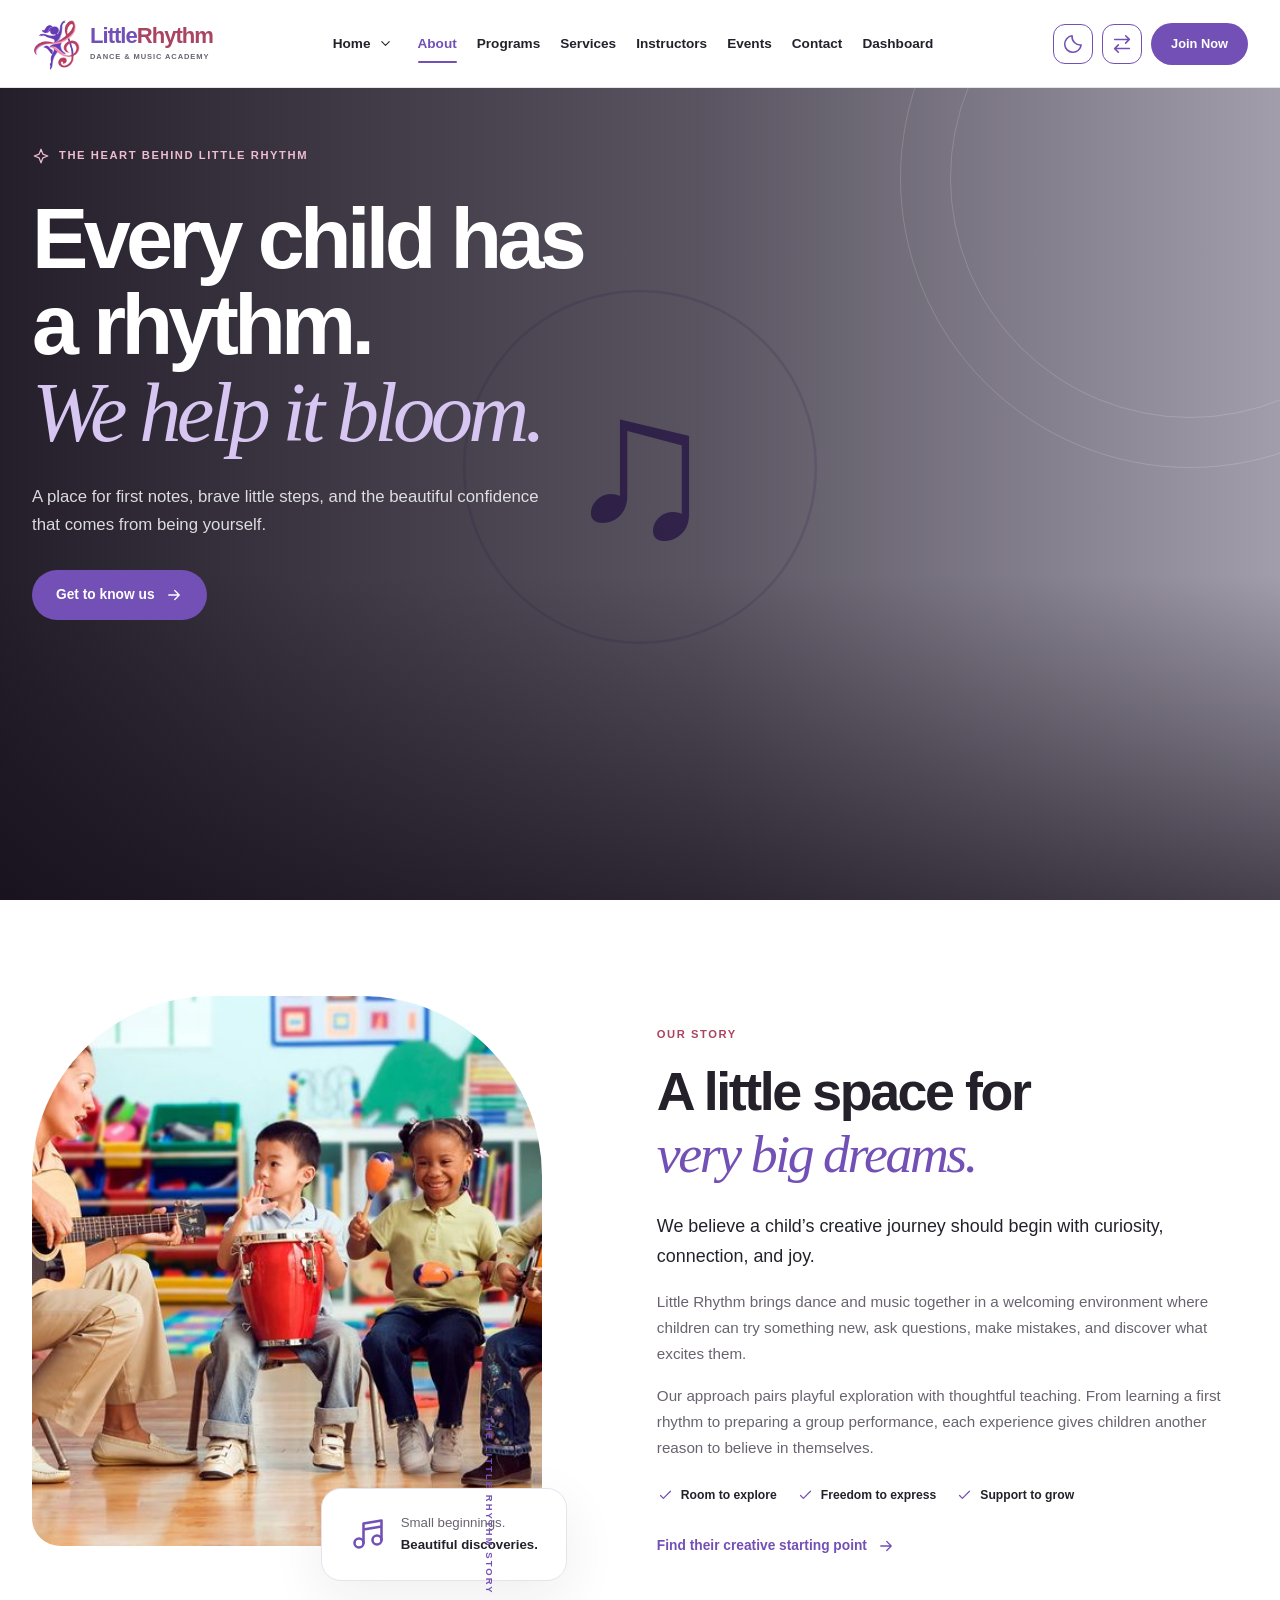
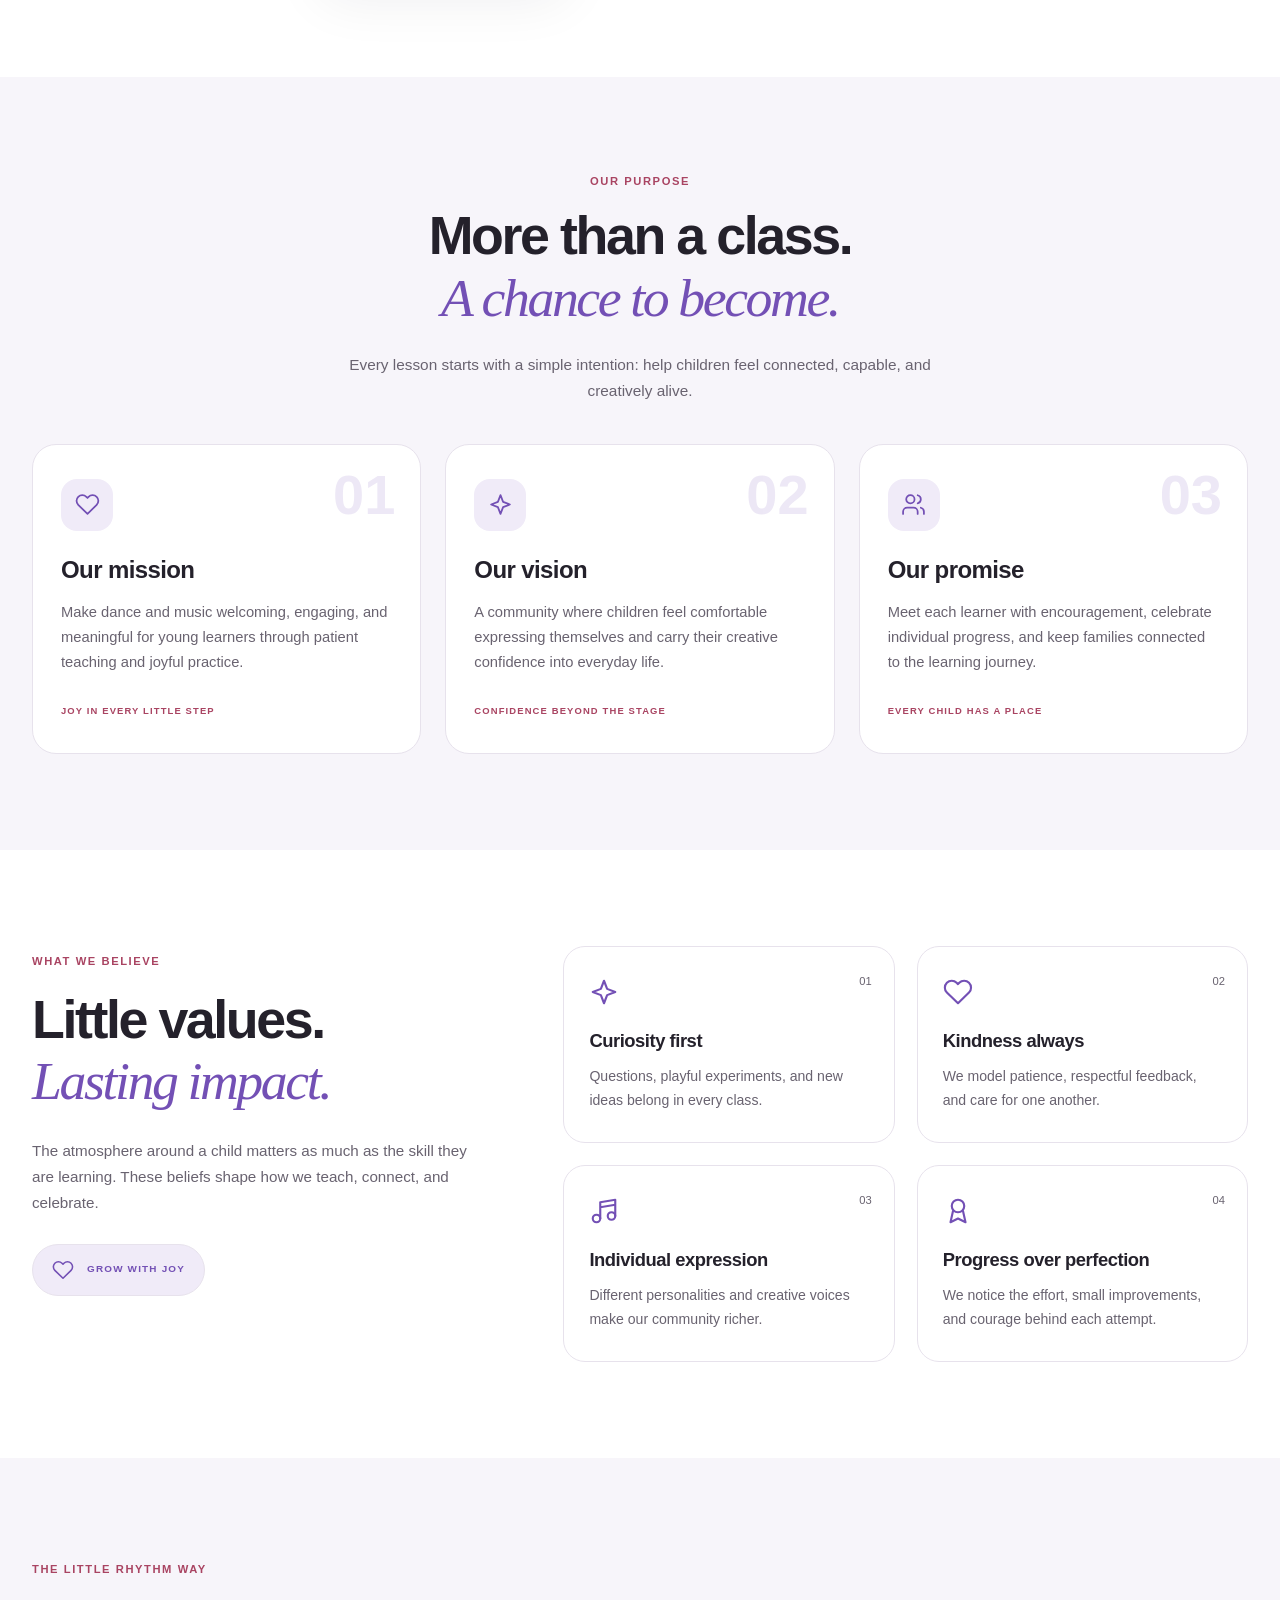
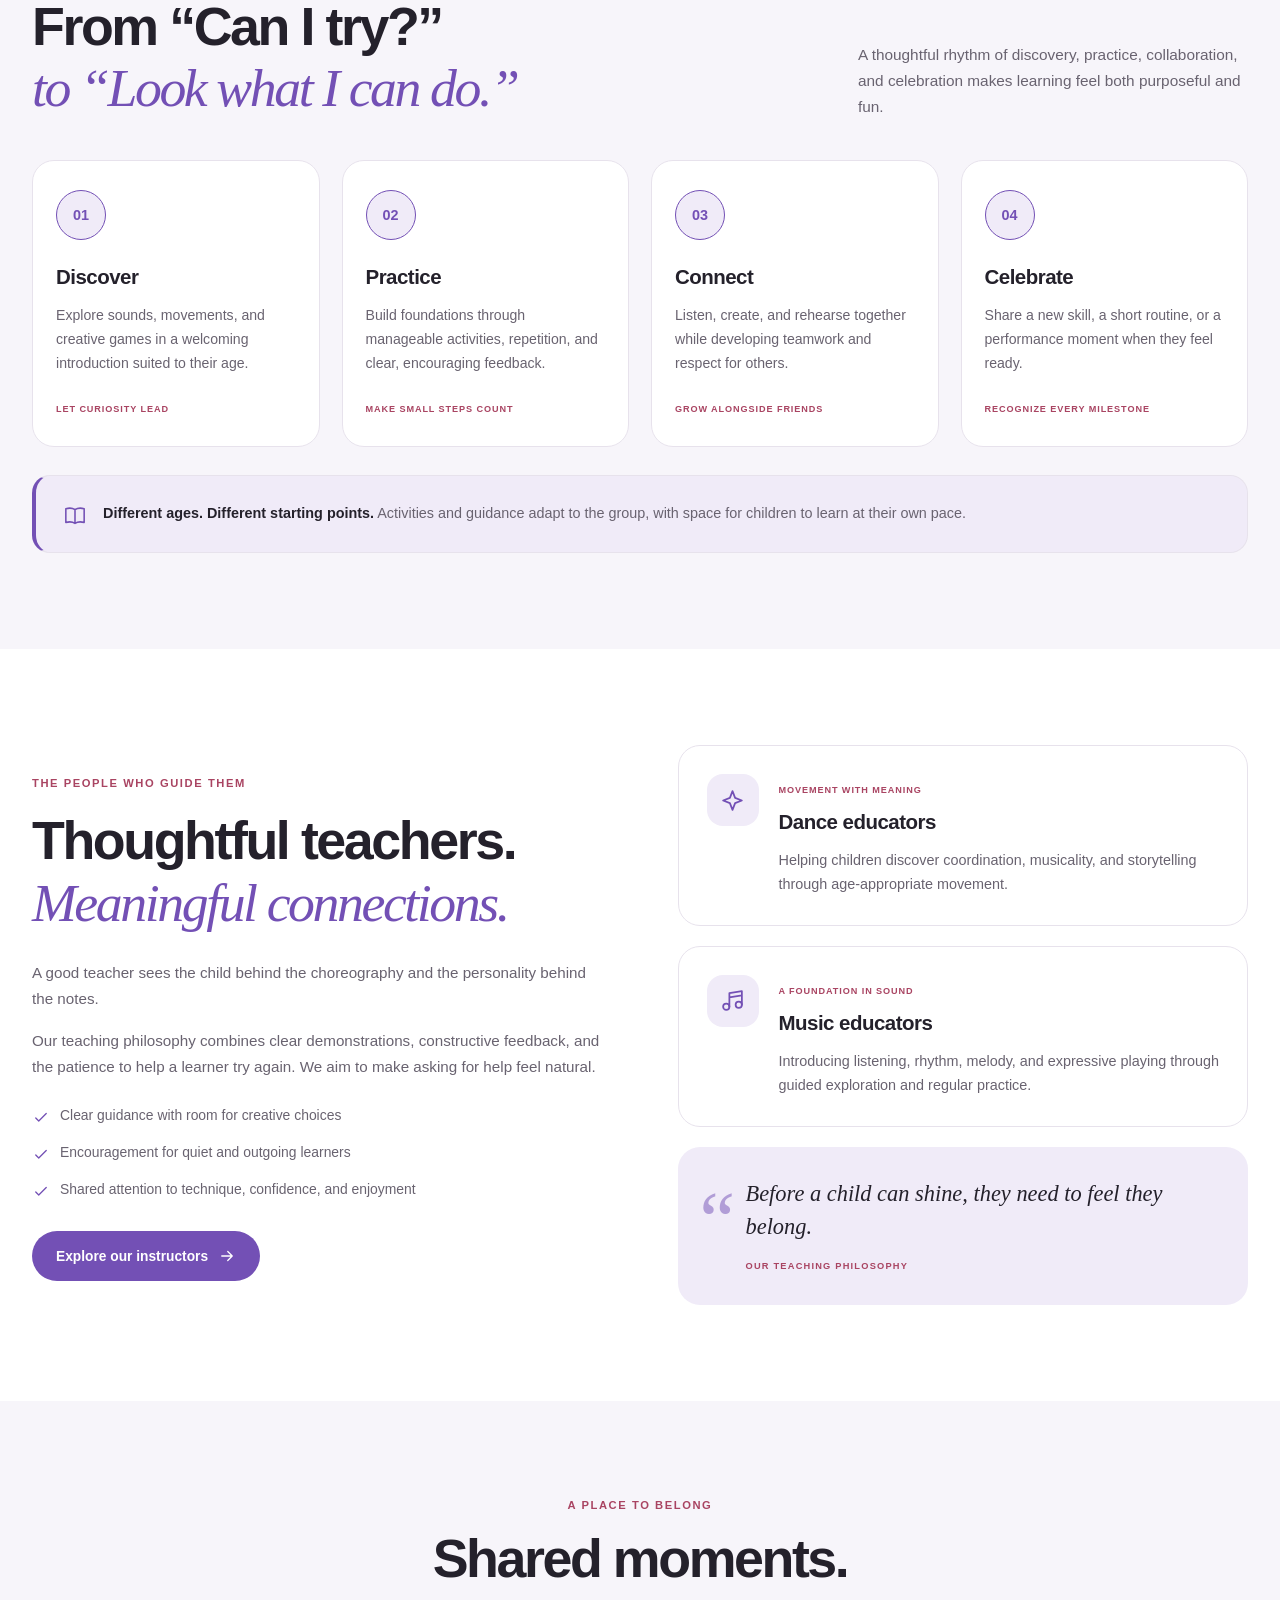
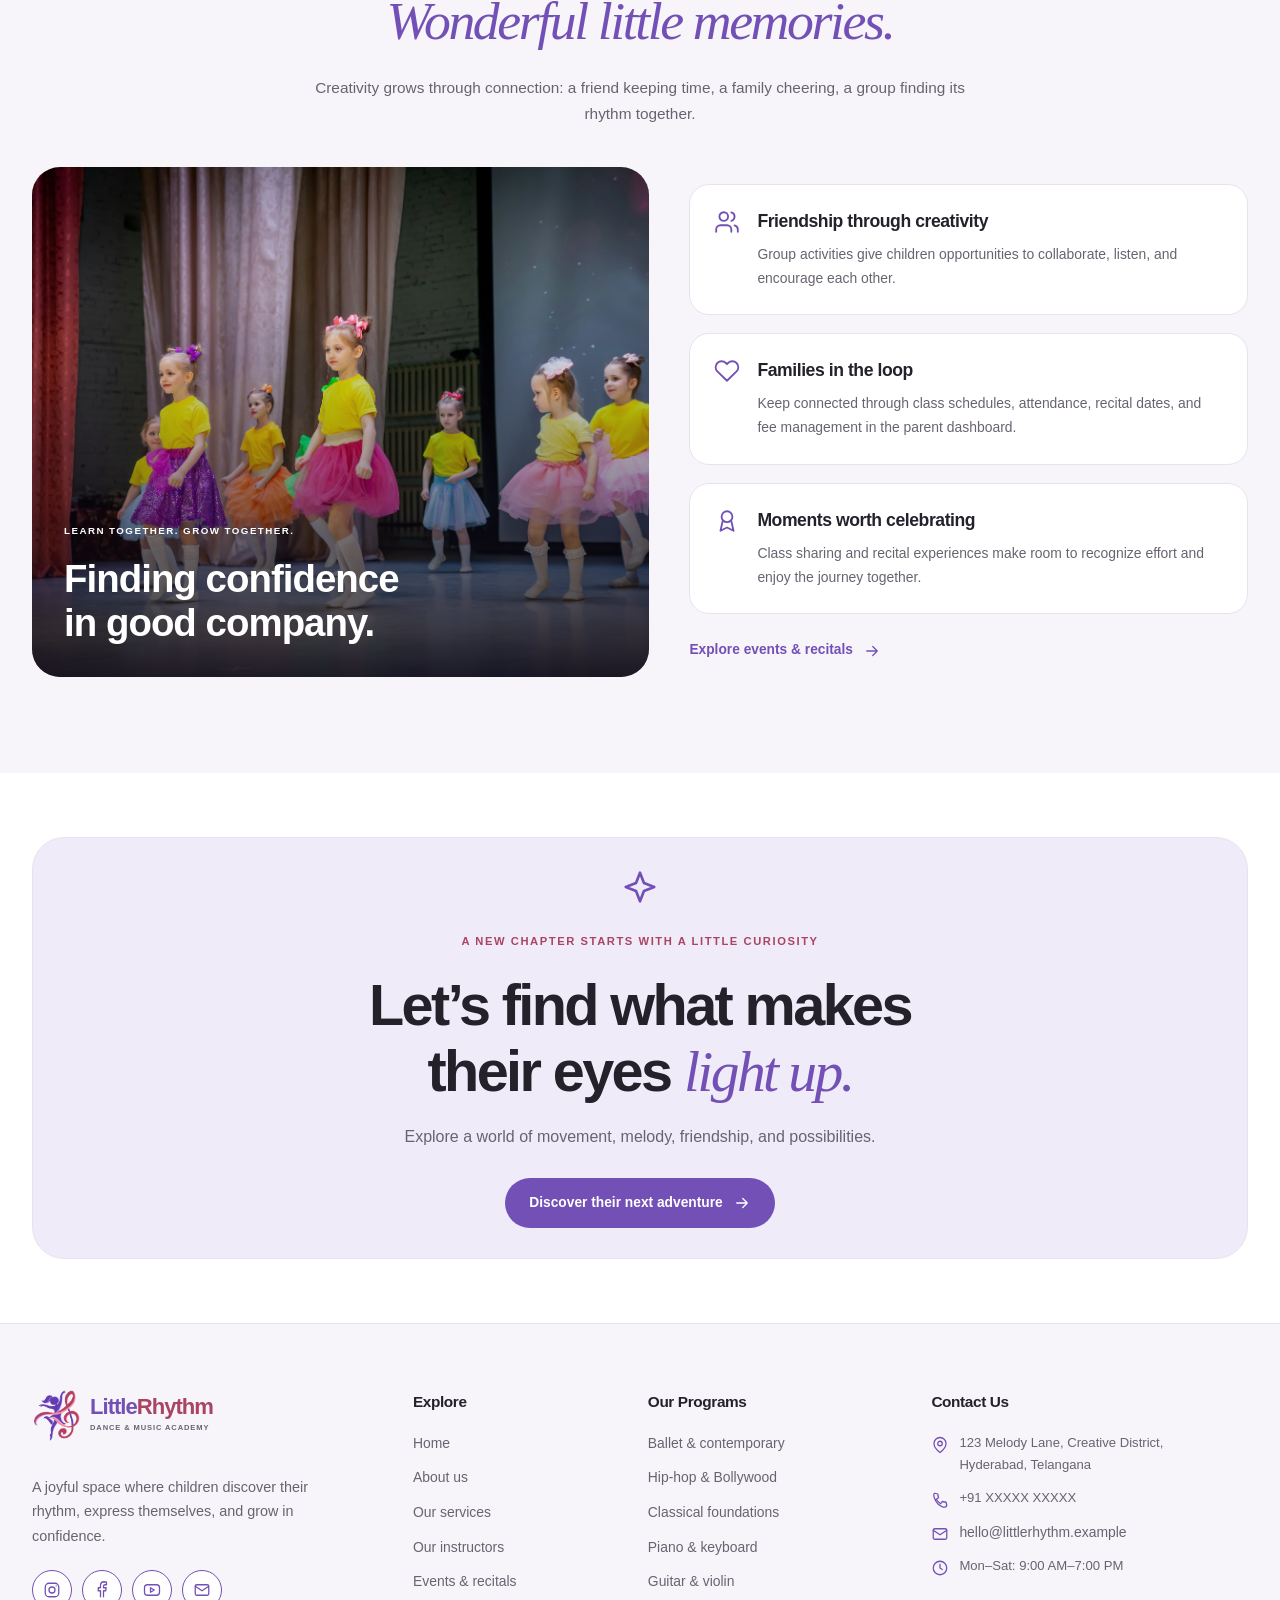
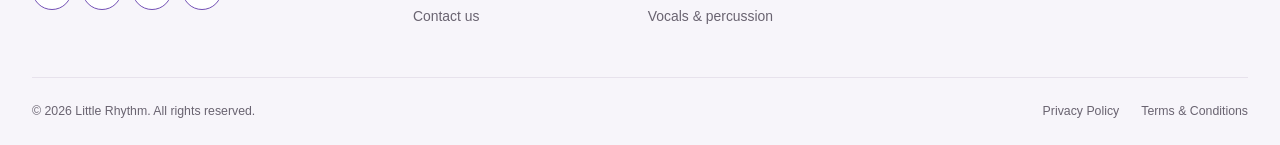
==== about.html @ d6f7bc57 "Little Rhythm" ====
<!DOCTYPE html>
<html lang="en" dir="ltr" data-theme="light">
<head>
  <meta charset="UTF-8">
  <meta name="viewport" content="width=device-width, initial-scale=1.0">

  <title>About Us | Little Rhythm</title>
  <meta
    name="description"
    content="Discover Little Rhythm, a joyful dance and music academy helping children explore creativity, build confidence, and find their own rhythm."
  >

  <link rel="icon" type="image/png" href="images/logo.png">
  <link rel="preconnect" href="https://images.unsplash.com">
  <link rel="stylesheet" href="about.css">
  <script src="about.js" defer></script>
</head>

<body>
  <!-- ICON LIBRARY -->
  <svg class="svg-library" xmlns="http://www.w3.org/2000/svg" aria-hidden="true">
    <symbol id="sun" viewBox="0 0 24 24">
      <circle cx="12" cy="12" r="4"/>
      <path d="M12 2v2m0 16v2M2 12h2m16 0h2M5 5l1.5 1.5m11 11L19 19M5 19l1.5-1.5m11-11L19 5"/>
    </symbol>
    <symbol id="moon" viewBox="0 0 24 24">
      <path d="M20.9 13A9 9 0 0 1 11 3.1 9 9 0 1 0 20.9 13Z"/>
    </symbol>
    <symbol id="direction" viewBox="0 0 24 24">
      <path d="M4 7h16m-4-4 4 4-4 4M20 17H4m4-4-4 4 4 4"/>
    </symbol>
    <symbol id="menu" viewBox="0 0 24 24">
      <path d="M4 6h16M4 12h16M4 18h16"/>
    </symbol>
    <symbol id="close" viewBox="0 0 24 24">
      <path d="m6 6 12 12M18 6 6 18"/>
    </symbol>
    <symbol id="chevron" viewBox="0 0 24 24">
      <path d="m6 9 6 6 6-6"/>
    </symbol>
    <symbol id="arrow" viewBox="0 0 24 24">
      <path d="M5 12h14m-6-6 6 6-6 6"/>
    </symbol>
    <symbol id="music" viewBox="0 0 24 24">
      <path d="M9 18V5l12-2v13M9 9l12-2"/>
      <ellipse cx="6" cy="18" rx="3" ry="3"/>
      <ellipse cx="18" cy="16" rx="3" ry="3"/>
    </symbol>
    <symbol id="sparkles" viewBox="0 0 24 24">
      <path d="m12 3 2.5 6.5L21 12l-6.5 2.5L12 21l-2.5-6.5L3 12l6.5-2.5L12 3Z"/>
    </symbol>
    <symbol id="heart" viewBox="0 0 24 24">
      <path d="M20.8 4.6a5.5 5.5 0 0 0-7.8 0L12 5.7l-1.1-1.1a5.5 5.5 0 0 0-7.8 7.8L12 21l8.8-8.6a5.5 5.5 0 0 0 0-7.8Z"/>
    </symbol>
    <symbol id="users" viewBox="0 0 24 24">
      <circle cx="9" cy="7" r="4"/>
      <path d="M16 21v-2a4 4 0 0 0-4-4H6a4 4 0 0 0-4 4v2m20 0v-2a4 4 0 0 0-3-3.87M16 3.13a4 4 0 0 1 0 7.75"/>
    </symbol>
    <symbol id="check" viewBox="0 0 24 24">
      <path d="m5 12 4 4L19 6"/>
    </symbol>
    <symbol id="book" viewBox="0 0 24 24">
      <path d="M12 5c-3-2-6-2-10-1v15c4-1 7-1 10 1 3-2 6-2 10-1V4c-4-1-7-1-10 1Zm0 0v15"/>
    </symbol>
    <symbol id="award" viewBox="0 0 24 24">
      <circle cx="12" cy="8" r="5"/>
      <path d="m8 12-2 9 6-3 6 3-2-9"/>
    </symbol>
    <symbol id="clock" viewBox="0 0 24 24">
      <circle cx="12" cy="12" r="9"/>
      <path d="M12 7v5l3 2"/>
    </symbol>
    <symbol id="pin" viewBox="0 0 24 24">
      <path d="M20 10c0 6-8 12-8 12S4 16 4 10a8 8 0 1 1 16 0Z"/>
      <circle cx="12" cy="10" r="3"/>
    </symbol>
    <symbol id="phone" viewBox="0 0 24 24">
      <path d="m5 3 4 1 1 5-3 2a16 16 0 0 0 6 6l2-3 5 1 1 4c-1 5-8 2-12-2S2 4 5 3Z"/>
    </symbol>
    <symbol id="mail" viewBox="0 0 24 24">
      <rect x="3" y="5" width="18" height="14" rx="2"/>
      <path d="m3 7 9 6 9-6"/>
    </symbol>
    <symbol id="instagram" viewBox="0 0 24 24">
      <rect x="3" y="3" width="18" height="18" rx="5"/>
      <circle cx="12" cy="12" r="4"/>
      <path d="M17.5 6.5h.01"/>
    </symbol>
    <symbol id="facebook" viewBox="0 0 24 24">
      <path d="M14 21v-8h3l.5-4H14V7c0-1 .3-2 2-2h2V1.5A22 22 0 0 0 15 1c-3 0-5 2-5 5v3H7v4h3v8"/>
    </symbol>
    <symbol id="youtube" viewBox="0 0 24 24">
      <rect x="2" y="5" width="20" height="14" rx="4"/>
      <path d="m10 9 5 3-5 3V9Z"/>
    </symbol>
  </svg>

  <a class="skip-link" href="#main">Skip to content</a>

  <!-- SAME HEADER -->
  <header class="site-header">
    <div class="container header-inner">
      <a class="brand" href="index.html" aria-label="Little Rhythm home">
        <span class="brand-mark">
          <img src="images/logo.png" alt="" data-fallback>
        </span>
        <span class="brand-copy">
          <strong>Little<span>Rhythm</span></strong>
          <small>DANCE & MUSIC ACADEMY</small>
        </span>
      </a>

      <nav id="navigation" class="navigation" aria-label="Main navigation">
        <div class="home-group">
          <div class="home-control">
            <a class="nav-link" href="index.html">Home</a>

            <button
              id="homeToggle"
              class="dropdown-toggle"
              type="button"
              aria-label="Show home pages"
              aria-expanded="false"
              aria-controls="homeDropdown"
            >
              <svg class="icon" aria-hidden="true">
                <use href="#chevron"/>
              </svg>
            </button>
          </div>

          <div id="homeDropdown" class="home-dropdown" hidden>
            <a href="index.html">Home 1 — Classic</a>
            <a href="home2.html">Home 2 — Premium</a>
          </div>
        </div>

        <a class="nav-link active" href="about.html" aria-current="page">About</a>
        <a class="nav-link" href="programs.html">Programs</a>
        <a class="nav-link" href="services.html">Services</a>
        <a class="nav-link" href="instructors.html">Instructors</a>
        <a class="nav-link" href="events.html">Events</a>
        <a class="nav-link" href="contact.html">Contact</a>
        <a class="nav-link" href="dashboard.html">Dashboard</a>

        <a class="button button-primary nav-cta" href="signup.html">
          Join Now
        </a>
      </nav>

      <div class="header-actions">
        <button
          class="icon-button preference-button"
          id="themeToggle"
          type="button"
          aria-label="Switch to dark mode"
          title="Switch to dark mode"
        >
          <svg class="icon" aria-hidden="true"><use href="#moon"/></svg>
        </button>

        <button
          class="icon-button preference-button"
          id="directionToggle"
          type="button"
          aria-label="Switch to right-to-left layout"
          title="Switch to right-to-left layout"
          aria-pressed="false"
        >
          <svg class="icon" aria-hidden="true"><use href="#direction"/></svg>
        </button>

        <a class="button button-primary header-cta" href="signup.html">
          Join Now
        </a>

        <button
          class="icon-button menu-toggle"
          id="menuToggle"
          type="button"
          aria-label="Open navigation"
          aria-expanded="false"
          aria-controls="navigation"
        >
          <svg class="icon" aria-hidden="true"><use href="#menu"/></svg>
        </button>
      </div>
    </div>
  </header>

  <main id="main">
    <!-- 1. PREMIUM FULL-SCREEN HERO -->
    <section class="about-hero" aria-labelledby="heroTitle">
      <img
        class="hero-backdrop"
        src="https://images.unsplash.com/photo-1508700115892-45ecd05ae2ad?auto=format&fit=crop&w=2400&q=85"
        alt=""
        width="2400"
        height="1600"
        fetchpriority="high"
        data-fallback
      >

      <div class="hero-overlay"></div>
      <span class="hero-orbit orbit-one" aria-hidden="true"></span>
      <span class="hero-orbit orbit-two" aria-hidden="true"></span>

      <div class="container hero-stage">

        <div class="hero-statement">
          <span class="eyebrow">
            <svg class="icon" aria-hidden="true"><use href="#sparkles"/></svg>
            THE HEART BEHIND LITTLE RHYTHM
          </span>

          <h1 id="heroTitle">
            Every child has<br>
            a rhythm.<br>
            <em>We help it bloom.</em>
          </h1>

          <p>
            A place for first notes, brave little steps, and the
            beautiful confidence that comes from being yourself.
          </p>

          <a class="button button-primary hero-button" href="#our-story">
            Get to know us
            <svg class="icon directional" aria-hidden="true">
              <use href="#arrow"/>
            </svg>
          </a>
        </div>

        </div>
      </div>
    </section>

    <!-- 2. OUR STORY -->
    <section class="section" id="our-story" aria-labelledby="storyTitle">
      <div class="container story-grid">
        <div class="story-art reveal">
          <div class="story-photo">
            <img
              src="./images/guiter.jpg"
              alt="Dancers exploring expressive movement together"
              loading="lazy"
              width="800"
              height="1000"
              data-fallback
            >
          </div>

          <div class="story-note">
            <svg class="icon" aria-hidden="true"><use href="#music"/></svg>
            <span>Small beginnings.<br><strong>Beautiful discoveries.</strong></span>
          </div>

          <span class="vertical-label" aria-hidden="true">THE LITTLE RHYTHM STORY</span>
        </div>

        <div class="story-copy reveal">
          <span class="eyebrow">OUR STORY</span>
          <h2>A little space for<br><em>very big dreams.</em></h2>

          <p class="lead">
            We believe a child’s creative journey should begin
            with curiosity, connection, and joy.
          </p>

          <p>
            Little Rhythm brings dance and music together in a welcoming
            environment where children can try something new, ask
            questions, make mistakes, and discover what excites them.
          </p>

          <p>
            Our approach pairs playful exploration with thoughtful
            teaching. From learning a first rhythm to preparing a group
            performance, each experience gives children another reason
            to believe in themselves.
          </p>

          <div class="story-principles">
            <span><svg class="icon" aria-hidden="true"><use href="#check"/></svg>Room to explore</span>
            <span><svg class="icon" aria-hidden="true"><use href="#check"/></svg>Freedom to express</span>
            <span><svg class="icon" aria-hidden="true"><use href="#check"/></svg>Support to grow</span>
          </div>

          <a class="text-link" href="programs.html">
            Find their creative starting point
            <svg class="icon directional" aria-hidden="true"><use href="#arrow"/></svg>
          </a>
        </div>
      </div>
    </section>

    <!-- 3. OUR PURPOSE -->
    <section class="section section-alt" aria-labelledby="purposeTitle">
      <div class="container">
        <div class="section-heading centered reveal">
          <span class="eyebrow">OUR PURPOSE</span>
          <h2>More than a class.<br><em>A chance to become.</em></h2>
          <p>
            Every lesson starts with a simple intention:
            help children feel connected, capable, and creatively alive.
          </p>
        </div>

        <div class="purpose-grid">
          <article class="purpose-card reveal">
            <span class="card-index">01</span>
            <span class="feature-icon">
              <svg class="icon" aria-hidden="true"><use href="#heart"/></svg>
            </span>
            <h3>Our mission</h3>
            <p>
              Make dance and music welcoming, engaging, and meaningful
              for young learners through patient teaching and joyful practice.
            </p>
            <div class="card-footnote">JOY IN EVERY LITTLE STEP</div>
          </article>

          <article class="purpose-card reveal">
            <span class="card-index">02</span>
            <span class="feature-icon">
              <svg class="icon" aria-hidden="true"><use href="#sparkles"/></svg>
            </span>
            <h3>Our vision</h3>
            <p>
              A community where children feel comfortable expressing
              themselves and carry their creative confidence into everyday life.
            </p>
            <div class="card-footnote">CONFIDENCE BEYOND THE STAGE</div>
          </article>

          <article class="purpose-card reveal">
            <span class="card-index">03</span>
            <span class="feature-icon">
              <svg class="icon" aria-hidden="true"><use href="#users"/></svg>
            </span>
            <h3>Our promise</h3>
            <p>
              Meet each learner with encouragement, celebrate individual
              progress, and keep families connected to the learning journey.
            </p>
            <div class="card-footnote">EVERY CHILD HAS A PLACE</div>
          </article>
        </div>
      </div>
    </section>

    <!-- 4. OUR VALUES -->
    <section class="section" aria-labelledby="valuesTitle">
      <div class="container values-layout">
        <div class="values-intro reveal">
          <span class="eyebrow">WHAT WE BELIEVE</span>
          <h2>Little values.<br><em>Lasting impact.</em></h2>
          <p>
            The atmosphere around a child matters as much as the skill
            they are learning. These beliefs shape how we teach,
            connect, and celebrate.
          </p>
          <div class="values-emblem" aria-hidden="true">
            <svg class="icon"><use href="#heart"/></svg>
            <span>GROW WITH JOY</span>
          </div>
        </div>

        <div class="values-grid">
          <article class="value-card reveal">
            <span class="value-number">01</span>
            <svg class="icon" aria-hidden="true"><use href="#sparkles"/></svg>
            <h3>Curiosity first</h3>
            <p>Questions, playful experiments, and new ideas belong in every class.</p>
          </article>

          <article class="value-card reveal">
            <span class="value-number">02</span>
            <svg class="icon" aria-hidden="true"><use href="#heart"/></svg>
            <h3>Kindness always</h3>
            <p>We model patience, respectful feedback, and care for one another.</p>
          </article>

          <article class="value-card reveal">
            <span class="value-number">03</span>
            <svg class="icon" aria-hidden="true"><use href="#music"/></svg>
            <h3>Individual expression</h3>
            <p>Different personalities and creative voices make our community richer.</p>
          </article>

          <article class="value-card reveal">
            <span class="value-number">04</span>
            <svg class="icon" aria-hidden="true"><use href="#award"/></svg>
            <h3>Progress over perfection</h3>
            <p>We notice the effort, small improvements, and courage behind each attempt.</p>
          </article>
        </div>
      </div>
    </section>

    <!-- 5. OUR LEARNING APPROACH -->
    <section class="section section-alt" aria-labelledby="approachTitle">
      <div class="container">
        <div class="section-heading reveal">
          <div>
            <span class="eyebrow">THE LITTLE RHYTHM WAY</span>
            <h2>From “Can I try?”<br><em>to “Look what I can do.”</em></h2>
          </div>
          <p>
            A thoughtful rhythm of discovery, practice, collaboration,
            and celebration makes learning feel both purposeful and fun.
          </p>
        </div>

        <div class="learning-path">
          <article class="step-card reveal">
            <span class="step-number">01</span>
            <h3>Discover</h3>
            <p>
              Explore sounds, movements, and creative games in a
              welcoming introduction suited to their age.
            </p>
            <span class="step-caption">LET CURIOSITY LEAD</span>
          </article>

          <article class="step-card reveal">
            <span class="step-number">02</span>
            <h3>Practice</h3>
            <p>
              Build foundations through manageable activities,
              repetition, and clear, encouraging feedback.
            </p>
            <span class="step-caption">MAKE SMALL STEPS COUNT</span>
          </article>

          <article class="step-card reveal">
            <span class="step-number">03</span>
            <h3>Connect</h3>
            <p>
              Listen, create, and rehearse together while developing
              teamwork and respect for others.
            </p>
            <span class="step-caption">GROW ALONGSIDE FRIENDS</span>
          </article>

          <article class="step-card reveal">
            <span class="step-number">04</span>
            <h3>Celebrate</h3>
            <p>
              Share a new skill, a short routine, or a performance
              moment when they feel ready.
            </p>
            <span class="step-caption">RECOGNIZE EVERY MILESTONE</span>
          </article>
        </div>

        <div class="approach-note reveal">
          <svg class="icon" aria-hidden="true"><use href="#book"/></svg>
          <p>
            <strong>Different ages. Different starting points.</strong>
            Activities and guidance adapt to the group, with space
            for children to learn at their own pace.
          </p>
        </div>
      </div>
    </section>

    <!-- 6. OUR EDUCATORS -->
    <section class="section" aria-labelledby="educatorsTitle">
      <div class="container educators-layout">
        <div class="educators-copy reveal">
          <span class="eyebrow">THE PEOPLE WHO GUIDE THEM</span>
          <h2>Thoughtful teachers.<br><em>Meaningful connections.</em></h2>
          <p>
            A good teacher sees the child behind the choreography
            and the personality behind the notes.
          </p>
          <p>
            Our teaching philosophy combines clear demonstrations,
            constructive feedback, and the patience to help a learner
            try again. We aim to make asking for help feel natural.
          </p>

          <ul class="check-list">
            <li>
              <svg class="icon" aria-hidden="true"><use href="#check"/></svg>
              Clear guidance with room for creative choices
            </li>
            <li>
              <svg class="icon" aria-hidden="true"><use href="#check"/></svg>
              Encouragement for quiet and outgoing learners
            </li>
            <li>
              <svg class="icon" aria-hidden="true"><use href="#check"/></svg>
              Shared attention to technique, confidence, and enjoyment
            </li>
          </ul>

          <a class="button button-primary" href="instructors.html">
            Explore our instructors
            <svg class="icon directional" aria-hidden="true"><use href="#arrow"/></svg>
          </a>
        </div>

        <div class="educator-stack">
          <article class="educator-card reveal">
            <span class="feature-icon">
              <svg class="icon" aria-hidden="true"><use href="#sparkles"/></svg>
            </span>
            <div>
              <span class="eyebrow">MOVEMENT WITH MEANING</span>
              <h3>Dance educators</h3>
              <p>
                Helping children discover coordination, musicality,
                and storytelling through age-appropriate movement.
              </p>
            </div>
          </article>

          <article class="educator-card reveal">
            <span class="feature-icon">
              <svg class="icon" aria-hidden="true"><use href="#music"/></svg>
            </span>
            <div>
              <span class="eyebrow">A FOUNDATION IN SOUND</span>
              <h3>Music educators</h3>
              <p>
                Introducing listening, rhythm, melody, and expressive
                playing through guided exploration and regular practice.
              </p>
            </div>
          </article>

          <div class="teaching-note reveal">
            <span aria-hidden="true">“</span>
            <p>Before a child can shine, they need to feel they belong.</p>
            <small>OUR TEACHING PHILOSOPHY</small>
          </div>
        </div>
      </div>
    </section>

    <!-- 7. OUR COMMUNITY -->
    <section class="section section-alt" aria-labelledby="communityTitle">
      <div class="container">
        <div class="section-heading centered reveal">
          <span class="eyebrow">A PLACE TO BELONG</span>
          <h2>Shared moments.<br><em>Wonderful little memories.</em></h2>
          <p>
            Creativity grows through connection: a friend keeping time,
            a family cheering, a group finding its rhythm together.
          </p>
        </div>

        <div class="community-grid">
          <article class="community-photo reveal">
            <img
              src="./images/dance 2.jpg"
              alt="Dancers sharing a creative moment"
              loading="lazy"
              width="1000"
              height="750"
              data-fallback
            >
            <div class="community-caption">
              <span>LEARN TOGETHER. GROW TOGETHER.</span>
              <h3>Finding confidence<br>in good company.</h3>
            </div>
          </article>

          <div class="community-details">
            <article class="community-card reveal">
              <svg class="icon" aria-hidden="true"><use href="#users"/></svg>
              <div>
                <h3>Friendship through creativity</h3>
                <p>
                  Group activities give children opportunities to
                  collaborate, listen, and encourage each other.
                </p>
              </div>
            </article>

            <article class="community-card reveal">
              <svg class="icon" aria-hidden="true"><use href="#heart"/></svg>
              <div>
                <h3>Families in the loop</h3>
                <p>
                  Keep connected through class schedules, attendance,
                  recital dates, and fee management in the parent dashboard.
                </p>
              </div>
            </article>

            <article class="community-card reveal">
              <svg class="icon" aria-hidden="true"><use href="#award"/></svg>
              <div>
                <h3>Moments worth celebrating</h3>
                <p>
                  Class sharing and recital experiences make room
                  to recognize effort and enjoy the journey together.
                </p>
              </div>
            </article>

            <a class="text-link" href="events.html">
              Explore events & recitals
              <svg class="icon directional" aria-hidden="true"><use href="#arrow"/></svg>
            </a>
          </div>
        </div>
      </div>
    </section>

    <!-- 8. SAME FINAL CTA -->
    <section class="section final-section" aria-labelledby="finalTitle">
      <div class="container">
        <div class="final-cta reveal">
          <svg class="icon final-icon" aria-hidden="true">
            <use href="#sparkles"/>
          </svg>

          <span class="eyebrow">
            A NEW CHAPTER STARTS WITH A LITTLE CURIOSITY
          </span>

          <h2 id="finalTitle">
            Let’s find what makes<br>their eyes <em>light up.</em>
          </h2>

          <p>
            Explore a world of movement, melody, friendship,
            and possibilities.
          </p>

          <a class="button button-primary" href="programs.html">
            Discover their next adventure
            <svg class="icon directional" aria-hidden="true">
              <use href="#arrow"/>
            </svg>
          </a>
        </div>
      </div>
    </section>
  </main>

  <!-- SAME FOOTER -->
  <footer class="site-footer">
    <div class="container footer-grid">
      <div class="footer-brand">
        <a class="brand" href="index.html" aria-label="Little Rhythm home">
          <span class="brand-mark">
            <img src="images/logo.png" alt="" data-fallback>
          </span>
          <span class="brand-copy">
            <strong>Little<span>Rhythm</span></strong>
            <small>DANCE & MUSIC ACADEMY</small>
          </span>
        </a>

        <p>
          A joyful space where children discover their rhythm,
          express themselves, and grow in confidence.
        </p>

        <!-- Replace with your academy's social profile URLs. -->
        <div class="social-links" aria-label="Social media">
          <a href="https://www.instagram.com/" target="_blank" rel="noopener noreferrer" aria-label="Instagram">
            <svg class="icon" aria-hidden="true"><use href="#instagram"/></svg>
          </a>
          <a href="https://www.facebook.com/" target="_blank" rel="noopener noreferrer" aria-label="Facebook">
            <svg class="icon" aria-hidden="true"><use href="#facebook"/></svg>
          </a>
          <a href="https://www.youtube.com/" target="_blank" rel="noopener noreferrer" aria-label="YouTube">
            <svg class="icon" aria-hidden="true"><use href="#youtube"/></svg>
          </a>
          <a href="mailto:hello@littlerhythm.example" aria-label="Email us">
            <svg class="icon" aria-hidden="true"><use href="#mail"/></svg>
          </a>
        </div>
      </div>

      <div class="footer-column">
        <h3>Explore</h3>
        <a href="index.html">Home</a>
        <a href="about.html">About us</a>
        <a href="services.html">Our services</a>
        <a href="instructors.html">Our instructors</a>
        <a href="events.html">Events & recitals</a>
        <a href="contact.html">Contact us</a>
      </div>

      <div class="footer-column">
        <h3>Our Programs</h3>
        <a href="programs.html#ballet">Ballet & contemporary</a>
        <a href="programs.html#hiphop">Hip-hop & Bollywood</a>
        <a href="programs.html#classical">Classical foundations</a>
        <a href="programs.html#piano">Piano & keyboard</a>
        <a href="programs.html#guitar">Guitar & violin</a>
        <a href="programs.html#vocals">Vocals & percussion</a>
      </div>

      <div class="footer-column contact-column">
        <h3>Contact Us</h3>

        <!-- Replace sample contact details before publishing. -->
        <div class="contact-item">
          <svg class="icon" aria-hidden="true"><use href="#pin"/></svg>
          <span>
            123 Melody Lane, Creative District,<br>
            Hyderabad, Telangana
          </span>
        </div>

        <div class="contact-item">
          <svg class="icon" aria-hidden="true"><use href="#phone"/></svg>
          <span>+91 XXXXX XXXXX</span>
        </div>

        <a class="contact-item" href="mailto:hello@littlerhythm.example">
          <svg class="icon" aria-hidden="true"><use href="#mail"/></svg>
          <span>hello@littlerhythm.example</span>
        </a>

        <div class="contact-item">
          <svg class="icon" aria-hidden="true"><use href="#clock"/></svg>
          <span>Mon–Sat: 9:00 AM–7:00 PM</span>
        </div>
      </div>
    </div>

    <div class="container footer-bottom">
      <p>© <span id="year">2026</span> Little Rhythm. All rights reserved.</p>
      <div>
        <a href="privacy.html">Privacy Policy</a>
        <a href="terms.html">Terms & Conditions</a>
      </div>
    </div>
  </footer>
</body>
</html>
---- about.css ----
:root {
  --primary: #7350b5;
  --secondary: #a94462;
  --bg: #ffffff;
  --bg-alt: #f7f5fa;
  --surface: #ffffff;
  --text: #24212b;
  --muted: #696370;
  --border: #e7e2ec;
  --header-bg: rgb(255 255 255 / 96%);
  --footer-bg: #f7f5fa;
  --soft-primary: #f0ebf8;
  --soft-secondary: #f9edf1;
  --shadow: 0 18px 55px rgb(35 24 49 / 7%);
  --radius: 24px;
  --header-height: 88px;
  color-scheme: light;
}

[data-theme="dark"] {
  --primary: #b69ae8;
  --secondary: #ef9ab2;
  --bg: #151319;
  --bg-alt: #1c1921;
  --surface: #24202b;
  --text: #f4f0f8;
  --muted: #bcb4c5;
  --border: #3a3343;
  --header-bg: rgb(21 19 25 / 96%);
  --footer-bg: #1c1921;
  --soft-primary: #2c243a;
  --soft-secondary: #36252e;
  --shadow: 0 18px 55px rgb(0 0 0 / 20%);
  color-scheme: dark;
}

/* BASE */

*,
*::before,
*::after {
  box-sizing: border-box;
}

html {
  scroll-behavior: smooth;
  scroll-padding-top: calc(var(--header-height) + 20px);
}

body {
  margin: 0;
  background: var(--bg);
  color: var(--text);
  font-family: "Segoe UI", Arial, sans-serif;
  line-height: 1.7;
  overflow-wrap: break-word;
  transition: background-color .25s, color .25s;
}

body.menu-open {
  overflow: hidden;
}

h1,
h2,
h3,
p {
  margin: 0;
}

h1,
h2,
h3 {
  line-height: 1.15;
}

h1,
h2 {
  letter-spacing: -.045em;
}

h2 {
  font-size: clamp(2.3rem, 4.2vw, 3.7rem);
  font-weight: 750;
}

h3 {
  font-size: 1.28rem;
  letter-spacing: -.025em;
}

p {
  color: var(--muted);
}

p + p {
  margin-block-start: 16px;
}

em {
  color: var(--primary);
  font-family: Georgia, "Times New Roman", serif;
  font-weight: 500;
}

a {
  color: inherit;
  text-decoration: none;
}

button {
  font: inherit;
  color: inherit;
  cursor: pointer;
}

button,
a {
  -webkit-tap-highlight-color: transparent;
}

img {
  display: block;
  max-width: 100%;
}

svg {
  display: inline-block;
}

[hidden] {
  display: none !important;
}

:focus-visible {
  outline: 3px solid var(--secondary);
  outline-offset: 5px;
}

::selection {
  background: var(--primary);
  color: var(--bg);
}

.container {
  width: min(1320px, calc(100% - 64px));
  margin-inline: auto;
}

.section {
  padding-block: 96px;
}

.section-alt {
  background: var(--bg-alt);
}

.svg-library {
  position: absolute;
  width: 0;
  height: 0;
  overflow: hidden;
}

.icon {
  width: 22px;
  height: 22px;
  fill: none;
  stroke: currentColor;
  stroke-width: 1.7;
  stroke-linecap: round;
  stroke-linejoin: round;
  flex-shrink: 0;
  vertical-align: middle;
}

.skip-link {
  position: fixed;
  inset-block-start: 12px;
  inset-inline-start: 12px;
  z-index: 200;
  padding: 12px 20px;
  background: var(--primary);
  color: var(--bg);
  border-radius: 10px;
  transform: translateY(-160%);
}

.skip-link:focus {
  transform: translateY(0);
}

/* COMMON ELEMENTS */

.eyebrow {
  display: inline-flex;
  align-items: center;
  gap: 9px;
  color: var(--secondary);
  font-size: .7rem;
  font-weight: 800;
  letter-spacing: .14em;
  line-height: 1.6;
}

.eyebrow .icon {
  width: 18px;
  height: 18px;
}

.button {
  min-height: 50px;
  display: inline-flex;
  align-items: center;
  justify-content: center;
  gap: 10px;
  padding: 13px 23px;
  border: 1px solid transparent;
  border-radius: 999px;
  font-size: .86rem;
  font-weight: 700;
  line-height: 1.4;
  text-align: center;
  transition:
    background-color .25s,
    border-color .25s,
    color .25s,
    transform .25s;
}

.button-primary {
  background: var(--primary);
  color: var(--bg);
}

.button .icon {
  width: 18px;
  height: 18px;
}

.text-link {
  display: inline-flex;
  align-items: center;
  gap: 10px;
  color: var(--primary);
  font-size: .86rem;
  font-weight: 750;
  line-height: 1.5;
}

.text-link .icon {
  width: 18px;
  height: 18px;
  transition: translate .25s;
}

.section-heading {
  display: flex;
  align-items: flex-end;
  justify-content: space-between;
  gap: 40px;
  margin-block-end: 40px;
}

.section-heading h2 {
  margin-block-start: 14px;
}

.section-heading > p {
  max-width: 390px;
  font-size: .96rem;
}

.section-heading.centered {
  max-width: 780px;
  margin-inline: auto;
  flex-direction: column;
  align-items: center;
  text-align: center;
  gap: 0;
}

.section-heading.centered > p {
  max-width: 650px;
  margin-block-start: 22px;
}

.feature-icon {
  width: 52px;
  height: 52px;
  display: grid;
  place-items: center;
  flex-shrink: 0;
  border-radius: 16px;
  background: var(--soft-primary);
  color: var(--primary);
  transition: background-color .3s, color .3s, transform .3s;
}

.feature-icon .icon {
  width: 25px;
  height: 25px;
}

/* HEADER — SAME AS HOME */

.site-header {
  position: sticky;
  inset-block-start: 0;
  z-index: 100;
  height: var(--header-height);
  border-bottom: 1px solid var(--border);
  background: var(--header-bg);
  backdrop-filter: blur(18px);
}

.header-inner {
  height: 100%;
  display: flex;
  align-items: center;
  justify-content: space-between;
  gap: 24px;
}

.brand {
  display: inline-flex;
  align-items: center;
  gap: 10px;
  flex-shrink: 0;
}

.brand-mark {
  width: 48px;
  height: 52px;
  display: grid;
  place-items: center;
}

.brand-mark img {
  width: 100%;
  height: 100%;
  object-fit: contain;
}

.brand-copy {
  display: flex;
  flex-direction: column;
  gap: 4px;
}

.brand-copy strong {
  color: var(--primary);
  font-size: 1.38rem;
  font-weight: 800;
  line-height: 1.1;
  letter-spacing: -.045em;
}

.brand-copy strong span {
  color: var(--secondary);
}

.brand-copy small {
  color: var(--muted);
  font-size: .47rem;
  font-weight: 750;
  letter-spacing: .12em;
  line-height: 1.4;
}

.navigation {
  display: flex;
  align-items: center;
  gap: 20px;
}

.nav-link {
  position: relative;
  display: inline-flex;
  padding-block: 10px;
  font-size: .85rem;
  font-weight: 650;
  white-space: nowrap;
  transition: color .2s;
}

.nav-link.active {
  color: var(--primary);
}

.nav-link.active::after {
  content: "";
  position: absolute;
  inset-inline: 0;
  inset-block-end: 2px;
  height: 2px;
  border-radius: 5px;
  background: var(--primary);
}

.home-group {
  position: relative;
}

.home-control {
  display: flex;
  align-items: center;
  gap: 3px;
}

.dropdown-toggle {
  width: 24px;
  height: 30px;
  display: grid;
  place-items: center;
  padding: 0;
  border: 0;
  background: transparent;
  color: var(--text);
}

.dropdown-toggle .icon {
  width: 15px;
  height: 15px;
  transition: transform .2s;
}

.dropdown-toggle[aria-expanded="true"] .icon {
  transform: rotate(180deg);
}

.home-dropdown {
  position: absolute;
  inset-block-start: calc(100% + 14px);
  inset-inline-start: 0;
  min-width: 220px;
  padding: 9px;
  background: var(--surface);
  border: 1px solid var(--border);
  border-radius: 16px;
  box-shadow: var(--shadow);
}

.home-dropdown a {
  display: block;
  padding: 12px 14px;
  border-radius: 10px;
  font-size: .84rem;
  font-weight: 650;
  transition: background-color .2s, color .2s;
}

.home-dropdown a.active {
  color: var(--primary);
  background: var(--soft-primary);
}

.header-actions {
  display: flex;
  align-items: center;
  gap: 9px;
  flex-shrink: 0;
}

.icon-button {
  width: 40px;
  height: 40px;
  display: inline-flex;
  align-items: center;
  justify-content: center;
  padding: 0;
  border: 1px solid var(--border);
  border-radius: 12px;
  background: var(--surface);
  transition: border-color .2s, color .2s, background-color .2s;
}

.preference-button {
  border-color: var(--primary);
  color: var(--primary);
}

.preference-button:hover {
  border-color: var(--secondary);
  color: var(--secondary);
  background: var(--soft-secondary);
}

.header-cta {
  min-height: 42px;
  padding: 10px 19px;
  font-size: .8rem;
}

.menu-toggle,
.nav-cta {
  display: none;
}

/* 1. FULL-SCREEN EDITORIAL HERO */

.about-hero {
  position: relative;
  isolation: isolate;
  min-height: calc(100vh - var(--header-height));
  min-height: calc(100svh - var(--header-height));
  display: flex;
  overflow: hidden;
  background: #191321;
  color: #ffffff;
}

.hero-backdrop,
.hero-overlay {
  position: absolute;
  inset: 0;
  width: 100%;
  height: 100%;
}

.hero-backdrop {
  z-index: -3;
  object-fit: cover;
  object-position: center 42%;
}

.hero-overlay {
  z-index: -2;
  background:
    linear-gradient(90deg, rgb(18 13 25 / 92%), rgb(18 13 25 / 68%) 55%, rgb(18 13 25 / 35%)),
    linear-gradient(0deg, rgb(18 13 25 / 65%), transparent 40%);
}

.hero-stage {
  display: flex;
  flex-direction: column;
  justify-content: space-between;
  gap: 36px;
  padding-block: 30px;
}

.hero-topline,
.hero-bottomline {
  display: flex;
  align-items: center;
  justify-content: space-between;
  gap: 24px;
}

.breadcrumbs {
  display: flex;
  flex-wrap: wrap;
  gap: 12px;
  color: rgb(255 255 255 / 80%);
  font-size: .78rem;
}

.breadcrumbs a:hover {
  color: #ffffff;
}

.hero-edition {
  font-size: .63rem;
  letter-spacing: .19em;
  color: rgb(255 255 255 / 75%);
}

.hero-statement {
  max-width: 900px;
  padding-block: 28px;
  animation: hero-arrive .9s ease both;
}

.hero-statement > .eyebrow {
  color: #efbdd0;
}

.hero-statement h1 {
  margin-block: 23px 27px;
  font-size: clamp(3.5rem, 6.6vw, 6.6rem);
  font-weight: 750;
  line-height: 1.02;
  letter-spacing: -.055em;
}

.hero-statement h1 em {
  color: #d7c5f2;
}

.hero-statement > p {
  max-width: 510px;
  color: rgb(255 255 255 / 83%);
  font-size: 1.05rem;
}

.hero-button {
  margin-block-start: 30px;
}

.hero-orbit {
  position: absolute;
  z-index: -1;
  width: 480px;
  height: 480px;
  border: 1px solid rgb(255 255 255 / 16%);
  border-radius: 50%;
  pointer-events: none;
}

.orbit-one {
  inset-inline-end: -150px;
  inset-block-start: -150px;
}

.orbit-two {
  width: 580px;
  height: 580px;
  inset-inline-end: -200px;
  inset-block-start: -200px;
}

.scroll-link {
  display: inline-flex;
  align-items: center;
  gap: 12px;
  color: rgb(255 255 255 / 83%);
  font-size: .72rem;
}

.scroll-track {
  display: flex;
  justify-content: center;
  width: 23px;
  height: 36px;
  padding-block-start: 7px;
  border: 1px solid rgb(255 255 255 / 55%);
  border-radius: 20px;
}

.scroll-track i {
  width: 3px;
  height: 7px;
  border-radius: 8px;
  background: #ffffff;
  animation: scroll-hint 1.8s ease infinite;
}

.hero-signature {
  display: flex;
  align-items: center;
  gap: 14px;
  font-size: .75rem;
  line-height: 1.6;
  color: rgb(255 255 255 / 78%);
}

.hero-signature > .icon {
  width: 38px;
  height: 38px;
  color: #efbdd0;
}

.hero-signature strong {
  color: #ffffff;
  font-weight: 600;
}

/* 2. STORY */

.story-grid {
  display: grid;
  grid-template-columns: .95fr 1.05fr;
  align-items: center;
  gap: 90px;
}

.story-art {
  position: relative;
  padding-inline: 0 25px;
  padding-block-end: 35px;
  min-width: 0;
}

.story-photo {
  overflow: hidden;
  border-radius: 180px 180px 28px 28px;
  background: var(--soft-primary);
}

.story-photo img {
  width: 100%;
  height: 550px;
  object-fit: cover;
  transition: transform .8s;
}

.story-note {
  position: absolute;
  inset-inline-end: 0;
  inset-block-end: 0;
  display: flex;
  align-items: center;
  gap: 15px;
  padding: 23px 28px;
  border: 1px solid var(--border);
  border-radius: 20px;
  background: var(--surface);
  box-shadow: var(--shadow);
  color: var(--muted);
  font-size: .83rem;
}

.story-note > .icon {
  width: 36px;
  height: 36px;
  color: var(--primary);
}

.story-note strong {
  color: var(--text);
}

.vertical-label {
  position: absolute;
  inset-inline-end: -14px;
  inset-block-start: 70px;
  writing-mode: vertical-rl;
  font-size: .59rem;
  font-weight: 800;
  letter-spacing: .22em;
  color: var(--primary);
}

.story-copy h2,
.values-intro h2,
.educators-copy h2 {
  margin-block: 15px 25px;
}

.story-copy .lead {
  margin-block-end: 18px;
  color: var(--text);
  font-size: 1.12rem;
  line-height: 1.7;
}

.story-copy > p,
.values-intro > p,
.educators-copy > p {
  font-size: .95rem;
}

.story-principles {
  display: flex;
  flex-wrap: wrap;
  gap: 12px 20px;
  margin-block: 25px;
}

.story-principles span {
  display: inline-flex;
  align-items: center;
  gap: 7px;
  font-size: .76rem;
  font-weight: 650;
}

.story-principles .icon {
  width: 17px;
  height: 17px;
  color: var(--primary);
}

/* 3. PURPOSE */

.purpose-grid {
  display: grid;
  grid-template-columns: repeat(3, minmax(0, 1fr));
  gap: 24px;
}

.purpose-card,
.value-card,
.step-card,
.educator-card,
.community-card {
  position: relative;
  border: 1px solid var(--border);
  background: var(--surface);
  transition:
    transform .3s,
    border-color .3s,
    box-shadow .3s,
    background-color .3s;
}

.purpose-card {
  display: flex;
  flex-direction: column;
  padding: 34px 28px;
  border-radius: var(--radius);
  overflow: hidden;
}

.card-index {
  position: absolute;
  inset-block-start: 22px;
  inset-inline-end: 25px;
  font-size: 3.5rem;
  font-weight: 800;
  line-height: 1;
  color: var(--primary);
  opacity: .13;
}

.purpose-card h3 {
  margin-block: 25px 17px;
  font-size: 1.5rem;
}

.purpose-card p {
  font-size: .92rem;
}

.card-footnote {
  margin-block-start: auto;
  padding-block-start: 28px;
  color: var(--secondary);
  font-size: .59rem;
  font-weight: 800;
  letter-spacing: .12em;
}

/* 4. VALUES */

.values-layout {
  display: grid;
  grid-template-columns: .8fr 1.2fr;
  gap: 75px;
  align-items: start;
}

.values-intro {
  position: sticky;
  top: calc(var(--header-height) + 40px);
}

.values-emblem {
  display: inline-flex;
  align-items: center;
  gap: 13px;
  margin-block-start: 28px;
  padding: 14px 19px;
  border: 1px solid var(--border);
  border-radius: 999px;
  background: var(--soft-primary);
  color: var(--primary);
}

.values-emblem span {
  font-size: .62rem;
  font-weight: 800;
  letter-spacing: .12em;
}

.values-grid {
  display: grid;
  grid-template-columns: repeat(2, minmax(0, 1fr));
  gap: 22px;
}

.value-card {
  padding: 30px 25px;
  border-radius: 22px;
}

.value-number {
  position: absolute;
  inset-block-start: 25px;
  inset-inline-end: 22px;
  color: var(--muted);
  font-size: .7rem;
}

.value-card > .icon {
  width: 30px;
  height: 30px;
  color: var(--primary);
  transition: transform .3s, color .3s;
}

.value-card h3 {
  margin-block: 23px 13px;
  font-size: 1.15rem;
}

.value-card p {
  font-size: .88rem;
}

/* 5. APPROACH */

.learning-path {
  display: grid;
  grid-template-columns: repeat(4, minmax(0, 1fr));
  gap: 22px;
}

.step-card {
  display: flex;
  flex-direction: column;
  padding: 29px 23px;
  border-radius: 22px;
}

.step-number {
  display: grid;
  place-items: center;
  width: 50px;
  height: 50px;
  border-radius: 50%;
  border: 1px solid var(--primary);
  color: var(--primary);
  background: var(--soft-primary);
  font-size: .9rem;
  font-weight: 800;
  transition: background-color .3s, color .3s, transform .3s;
}

.step-card h3 {
  margin-block: 25px 15px;
}

.step-card p {
  font-size: .88rem;
}

.step-caption {
  margin-block-start: auto;
  padding-block-start: 26px;
  font-size: .57rem;
  font-weight: 800;
  letter-spacing: .1em;
  color: var(--secondary);
}

.approach-note {
  display: flex;
  align-items: flex-start;
  gap: 17px;
  margin-block-start: 28px;
  padding: 25px 28px;
  border: 1px solid var(--border);
  border-inline-start: 4px solid var(--primary);
  border-radius: 18px;
  background: var(--soft-primary);
}

.approach-note > .icon {
  color: var(--primary);
  margin-block-start: 4px;
}

.approach-note p {
  font-size: .9rem;
}

.approach-note strong {
  color: var(--text);
}

/* 6. EDUCATORS */

.educators-layout {
  display: grid;
  grid-template-columns: 1fr 1fr;
  align-items: center;
  gap: 75px;
}

.check-list {
  display: grid;
  gap: 13px;
  padding: 0;
  margin-block: 25px 30px;
  list-style: none;
}

.check-list li {
  display: flex;
  align-items: flex-start;
  gap: 10px;
  color: var(--muted);
  font-size: .87rem;
}

.check-list .icon {
  width: 18px;
  height: 18px;
  margin-block-start: 5px;
  color: var(--primary);
}

.educator-stack {
  display: grid;
  gap: 20px;
}

.educator-card {
  display: flex;
  align-items: flex-start;
  gap: 20px;
  padding: 28px;
  border-radius: 22px;
}

.educator-card .eyebrow {
  font-size: .57rem;
  letter-spacing: .1em;
}

.educator-card h3 {
  margin-block: 9px 14px;
}

.educator-card p {
  font-size: .9rem;
}

.teaching-note {
  position: relative;
  padding: 30px 30px 30px 68px;
  border-radius: 22px;
  background: var(--soft-primary);
}

.teaching-note > span {
  position: absolute;
  inset-inline-start: 22px;
  inset-block-start: 5px;
  font-family: Georgia, serif;
  font-size: 5rem;
  color: var(--primary);
  opacity: .5;
}

.teaching-note p {
  font-family: Georgia, serif;
  font-size: 1.4rem;
  font-style: italic;
  line-height: 1.5;
  color: var(--text);
}

.teaching-note small {
  display: block;
  margin-block-start: 15px;
  color: var(--secondary);
  font-size: .58rem;
  font-weight: 800;
  letter-spacing: .13em;
}

/* 7. COMMUNITY */

.community-grid {
  display: grid;
  grid-template-columns: 1.05fr .95fr;
  gap: 40px;
  align-items: stretch;
}

.community-photo {
  position: relative;
  min-height: 510px;
  overflow: hidden;
  border-radius: 28px;
  background: var(--soft-primary);
}

.community-photo::after {
  content: "";
  position: absolute;
  inset: 0;
  background: linear-gradient(transparent 25%, rgb(15 10 22 / 86%));
}

.community-photo > img {
  position: absolute;
  inset: 0;
  width: 100%;
  height: 100%;
  object-fit: cover;
  transition: transform .8s;
}

.community-caption {
  position: absolute;
  z-index: 1;
  inset-inline: 32px;
  inset-block-end: 32px;
  color: #ffffff;
}

.community-caption > span {
  font-size: .61rem;
  font-weight: 800;
  letter-spacing: .15em;
}

.community-caption h3 {
  margin-block-start: 15px;
  font-size: clamp(1.8rem, 3vw, 2.6rem);
}

.community-details {
  display: flex;
  flex-direction: column;
  justify-content: center;
  gap: 18px;
  min-width: 0;
}

.community-card {
  display: flex;
  align-items: flex-start;
  gap: 17px;
  padding: 24px;
  border-radius: 20px;
}

.community-card > .icon {
  color: var(--primary);
  width: 26px;
  height: 26px;
}

.community-card h3 {
  margin-block: 2px 12px;
  font-size: 1.1rem;
}

.community-card p {
  font-size: .87rem;
}

.community-details > .text-link {
  margin-block-start: 8px;
}

/* 8. FINAL CTA — SAME AS HOME */

.section.final-section {
  padding-block: 64px;
}

.final-cta {
  position: relative;
  overflow: hidden;
  padding: 30px 28px;
  border: 1px solid var(--border);
  border-radius: 32px;
  background: var(--soft-primary);
  text-align: center;
}

.final-icon {
  display: block;
  width: 38px;
  height: 38px;
  margin: 0 auto 20px;
  color: var(--primary);
}

.final-cta h2 {
  margin-block: 18px;
  font-size: clamp(2.3rem, 4.5vw, 4rem);
}

.final-cta p {
  max-width: 530px;
  margin-inline: auto;
}

.final-cta .button {
  margin-block-start: 28px;
}

/* FOOTER — SAME AS HOME */

.site-footer {
  padding-block-start: 64px;
  background: var(--footer-bg);
  border-top: 1px solid var(--border);
}

.footer-grid {
  display: grid;
  grid-template-columns: 1.4fr .8fr 1fr 1.3fr;
  gap: 40px;
  padding-block-end: 48px;
}

.footer-brand > p {
  max-width: 320px;
  margin-block: 22px;
  font-size: .9rem;
}

.social-links {
  display: flex;
  align-items: center;
  gap: 10px;
}

.social-links a {
  width: 40px;
  height: 40px;
  display: grid;
  place-items: center;
  border: 1px solid var(--primary);
  border-radius: 50%;
  color: var(--primary);
  background: var(--surface);
  transition:
    background-color .2s,
    border-color .2s,
    color .2s,
    transform .2s;
}

.social-links .icon {
  width: 18px;
  height: 18px;
}

.footer-column {
  display: flex;
  flex-direction: column;
  align-items: flex-start;
  gap: 11px;
  min-width: 0;
}

.footer-column h3 {
  margin-block: 5px 10px;
  font-size: .96rem;
}

.footer-column > a {
  color: var(--muted);
  font-size: .87rem;
  transition: color .2s;
}

.contact-item {
  display: flex;
  align-items: flex-start;
  gap: 10px;
  color: var(--muted);
  font-size: .82rem;
  overflow-wrap: anywhere;
}

.contact-item .icon {
  width: 18px;
  height: 18px;
  margin-block-start: 4px;
  color: var(--primary);
}

.footer-bottom {
  display: flex;
  justify-content: space-between;
  align-items: center;
  gap: 20px;
  padding-block: 23px;
  border-top: 1px solid var(--border);
  font-size: .77rem;
}

.footer-bottom > div {
  display: flex;
  flex-wrap: wrap;
  gap: 22px;
  color: var(--muted);
}

/* REVEAL ANIMATIONS */

.reveal-enabled .reveal {
  opacity: 0;
  translate: 0 24px;
  transition:
    opacity .65s ease,
    translate .65s ease,
    transform .3s ease,
    border-color .3s ease,
    box-shadow .3s ease;
}

.reveal-enabled .reveal.is-visible {
  opacity: 1;
  translate: 0 0;
}

@keyframes hero-arrive {
  from {
    opacity: 0;
    transform: translateY(22px);
  }
  to {
    opacity: 1;
    transform: translateY(0);
  }
}

@keyframes scroll-hint {
  0%, 100% {
    transform: translateY(0);
    opacity: .5;
  }
  50% {
    transform: translateY(9px);
    opacity: 1;
  }
}

/* IMAGE FALLBACK */

.asset-fallback {
  object-fit: contain !important;
  background: var(--soft-primary);
}

/* RTL */

[dir="rtl"] .directional {
  transform: scaleX(-1);
}

[dir="rtl"] h1,
[dir="rtl"] h2 {
  letter-spacing: -.025em;
}

[dir="rtl"] .hero-overlay {
  background:
    linear-gradient(270deg, rgb(18 13 25 / 92%), rgb(18 13 25 / 68%) 55%, rgb(18 13 25 / 35%)),
    linear-gradient(0deg, rgb(18 13 25 / 65%), transparent 40%);
}

[dir="rtl"] .teaching-note {
  padding-inline: 68px 30px;
}

/* HOVER EFFECTS */

@media (hover: hover) and (pointer: fine) {
  .nav-link:hover,
  .home-dropdown a:hover,
  .footer-column a:hover,
  .footer-bottom a:hover {
    color: var(--secondary);
  }

  .home-dropdown a:hover {
    background: var(--soft-secondary);
  }

  .button-primary:hover {
    background: var(--secondary);
    transform: translateY(-2px);
  }

  .purpose-card:hover,
  .value-card:hover,
  .step-card:hover,
  .educator-card:hover,
  .community-card:hover {
    transform: translateY(-7px);
    border-color: var(--primary);
    box-shadow: var(--shadow);
  }

  .purpose-card:hover .feature-icon,
  .educator-card:hover .feature-icon {
    color: var(--secondary);
    background: var(--soft-secondary);
    transform: rotate(-6deg);
  }

  .value-card:hover > .icon {
    color: var(--secondary);
    transform: rotate(-8deg) scale(1.12);
  }

  .step-card:hover .step-number {
    color: var(--bg);
    background: var(--primary);
    transform: rotate(-8deg);
  }

  .story-art:hover .story-photo img,
  .community-photo:hover > img {
    transform: scale(1.05);
  }

  .text-link:hover .directional {
    translate: 4px 0;
  }

  [dir="rtl"] .text-link:hover .directional {
    translate: -4px 0;
  }

  .social-links a:hover {
    background: var(--primary);
    border-color: var(--secondary);
    color: var(--bg);
    transform: translateY(-3px);
  }
}

.purpose-card:focus-within,
.value-card:focus-within,
.step-card:focus-within,
.educator-card:focus-within,
.community-card:focus-within {
  border-color: var(--primary);
  box-shadow: var(--shadow);
}

/* LAPTOP */

@media (max-width: 1250px) {
  .container {
    width: min(1240px, calc(100% - 48px));
  }

  .menu-toggle {
    display: inline-flex;
  }

  .navigation {
    position: fixed;
    inset-block-start: var(--header-height);
    inset-inline: 0;
    height: calc(100dvh - var(--header-height));
    display: none;
    flex-direction: column;
    align-items: stretch;
    justify-content: flex-start;
    gap: 0;
    padding: 28px 24px;
    overflow-y: auto;
    overscroll-behavior: contain;
    background: var(--bg);
  }

  .navigation.is-open {
    display: flex;
  }

  .navigation > .nav-link,
  .home-control {
    border-bottom: 1px solid var(--border);
  }

  .navigation > .nav-link,
  .home-control > a {
    padding: 17px 10px;
    font-size: 1.05rem;
  }

  .nav-link.active::after {
    display: none;
  }

  .home-control {
    justify-content: space-between;
  }

  .dropdown-toggle {
    width: 44px;
    height: 44px;
  }

  .home-dropdown {
    position: static;
    margin-block: 10px;
    box-shadow: none;
  }

  .story-grid,
  .values-layout,
  .educators-layout {
    gap: 45px;
  }

  .learning-path {
    grid-template-columns: repeat(2, minmax(0, 1fr));
  }

  .footer-grid {
    gap: 25px;
  }
}

/* TABLET */

@media (max-width: 850px) {
  .section {
    padding-block: 72px;
  }

  .hero-statement h1 {
    font-size: clamp(3.5rem, 8.5vw, 5.8rem);
  }

  .hero-edition {
    display: none;
  }

  .story-grid,
  .values-layout,
  .educators-layout,
  .community-grid {
    grid-template-columns: 1fr;
    gap: 40px;
  }

  .story-art {
    width: min(100%, 540px);
    margin-inline: auto;
  }

  .story-photo img {
    height: 480px;
  }

  .values-intro {
    position: static;
    max-width: 600px;
  }

  .purpose-grid {
    grid-template-columns: 1fr;
    gap: 20px;
  }

  .purpose-card {
    padding: 30px;
  }

  .community-photo {
    min-height: 440px;
  }

  .footer-grid {
    grid-template-columns: repeat(2, minmax(0, 1fr));
    gap: 35px;
  }
}

@media (max-width: 767px) {
  .header-actions .header-cta {
    display: none;
  }

  .navigation .nav-cta {
    display: inline-flex;
    width: 100%;
    margin-block-start: 20px;
  }
}

/* MOBILE */

@media (max-width: 560px) {
  :root {
    --header-height: 76px;
  }

  .container {
    width: calc(100% - 32px);
  }

  .header-inner {
    gap: 8px;
  }

  .brand {
    gap: 6px;
  }

  .brand-mark {
    width: 34px;
    height: 38px;
  }

  .brand-copy strong {
    font-size: .98rem;
  }

  .brand-copy small {
    font-size: .39rem;
    letter-spacing: .07em;
  }

  .header-actions {
    gap: 4px;
  }

  .header-actions .icon-button {
    width: 34px;
    height: 34px;
    border-radius: 11px;
  }

  .header-actions .icon {
    width: 18px;
    height: 18px;
  }

  .hero-stage {
    padding-block: 23px;
    gap: 28px;
  }

  .hero-statement {
    padding-block: 20px;
  }

  .hero-statement h1 {
    margin-block: 21px 25px;
    font-size: clamp(2.8rem, 10.8vw, 3.8rem);
  }

  .hero-statement > p {
    font-size: .93rem;
  }

  .hero-statement > .eyebrow {
    max-width: 290px;
    font-size: .59rem;
    letter-spacing: .1em;
  }

  .hero-signature {
    display: none;
  }

  .hero-button {
    margin-block-start: 25px;
  }

  .hero-backdrop {
    object-position: 60% center;
  }

  .section {
    padding-block: 58px;
  }

  h2 {
    font-size: 2.25rem;
  }

  .eyebrow {
    font-size: .62rem;
    letter-spacing: .1em;
  }

  .section-heading {
    align-items: flex-start;
    flex-direction: column;
    gap: 18px;
    margin-block-end: 28px;
  }

  .section-heading.centered {
    align-items: center;
    gap: 0;
  }

  .story-art {
    padding-inline-end: 18px;
  }

  .story-photo img {
    height: 390px;
  }

  .story-note {
    padding: 17px 20px;
    gap: 12px;
    font-size: .75rem;
  }

  .vertical-label {
    inset-inline-end: -5px;
    font-size: .5rem;
  }

  .story-copy .lead {
    font-size: 1.03rem;
  }

  .values-grid,
  .learning-path {
    grid-template-columns: 1fr;
    gap: 18px;
  }

  .value-card,
  .step-card,
  .purpose-card {
    padding: 26px;
  }

  .approach-note {
    padding: 22px;
    gap: 12px;
  }

  .educator-card {
    padding: 23px;
    gap: 15px;
  }

  .educator-card .feature-icon {
    width: 40px;
    height: 40px;
    border-radius: 12px;
  }

  .educator-card .feature-icon .icon {
    width: 22px;
    height: 22px;
  }

  .educators-copy .button {
    width: 100%;
  }

  .teaching-note {
    padding: 25px 23px 25px 57px;
  }

  [dir="rtl"] .teaching-note {
    padding-inline: 57px 23px;
  }

  .teaching-note p {
    font-size: 1.25rem;
  }

  .community-photo {
    min-height: 370px;
  }

  .community-caption {
    inset-inline: 24px;
    inset-block-end: 26px;
  }

  .community-caption h3 {
    font-size: 1.9rem;
  }

  .community-card {
    padding: 22px;
    gap: 13px;
  }

  .final-cta {
    padding: 24px 20px;
    border-radius: 24px;
  }

  .final-cta h2 {
    font-size: 2.55rem;
  }

  .footer-grid {
    gap: 30px 20px;
  }

  .footer-brand,
  .contact-column {
    grid-column: 1 / -1;
  }

  .footer-bottom {
    flex-direction: column;
    align-items: flex-start;
    gap: 12px;
  }
}

@media (max-width: 370px) {
  :root {
    --header-height: 112px;
  }

  .header-inner {
    flex-wrap: wrap;
    justify-content: center;
    padding-block: 8px;
  }

  .header-actions {
    width: 100%;
    justify-content: center;
  }

  .hero-statement h1 {
    font-size: 2.6rem;
  }
}

/* REDUCED MOTION */

@media (prefers-reduced-motion: reduce) {
  html {
    scroll-behavior: auto;
  }

  *,
  *::before,
  *::after {
    animation: none !important;
    transition: none !important;
  }

  .reveal-enabled .reveal {
    opacity: 1;
    translate: none;
  }
}
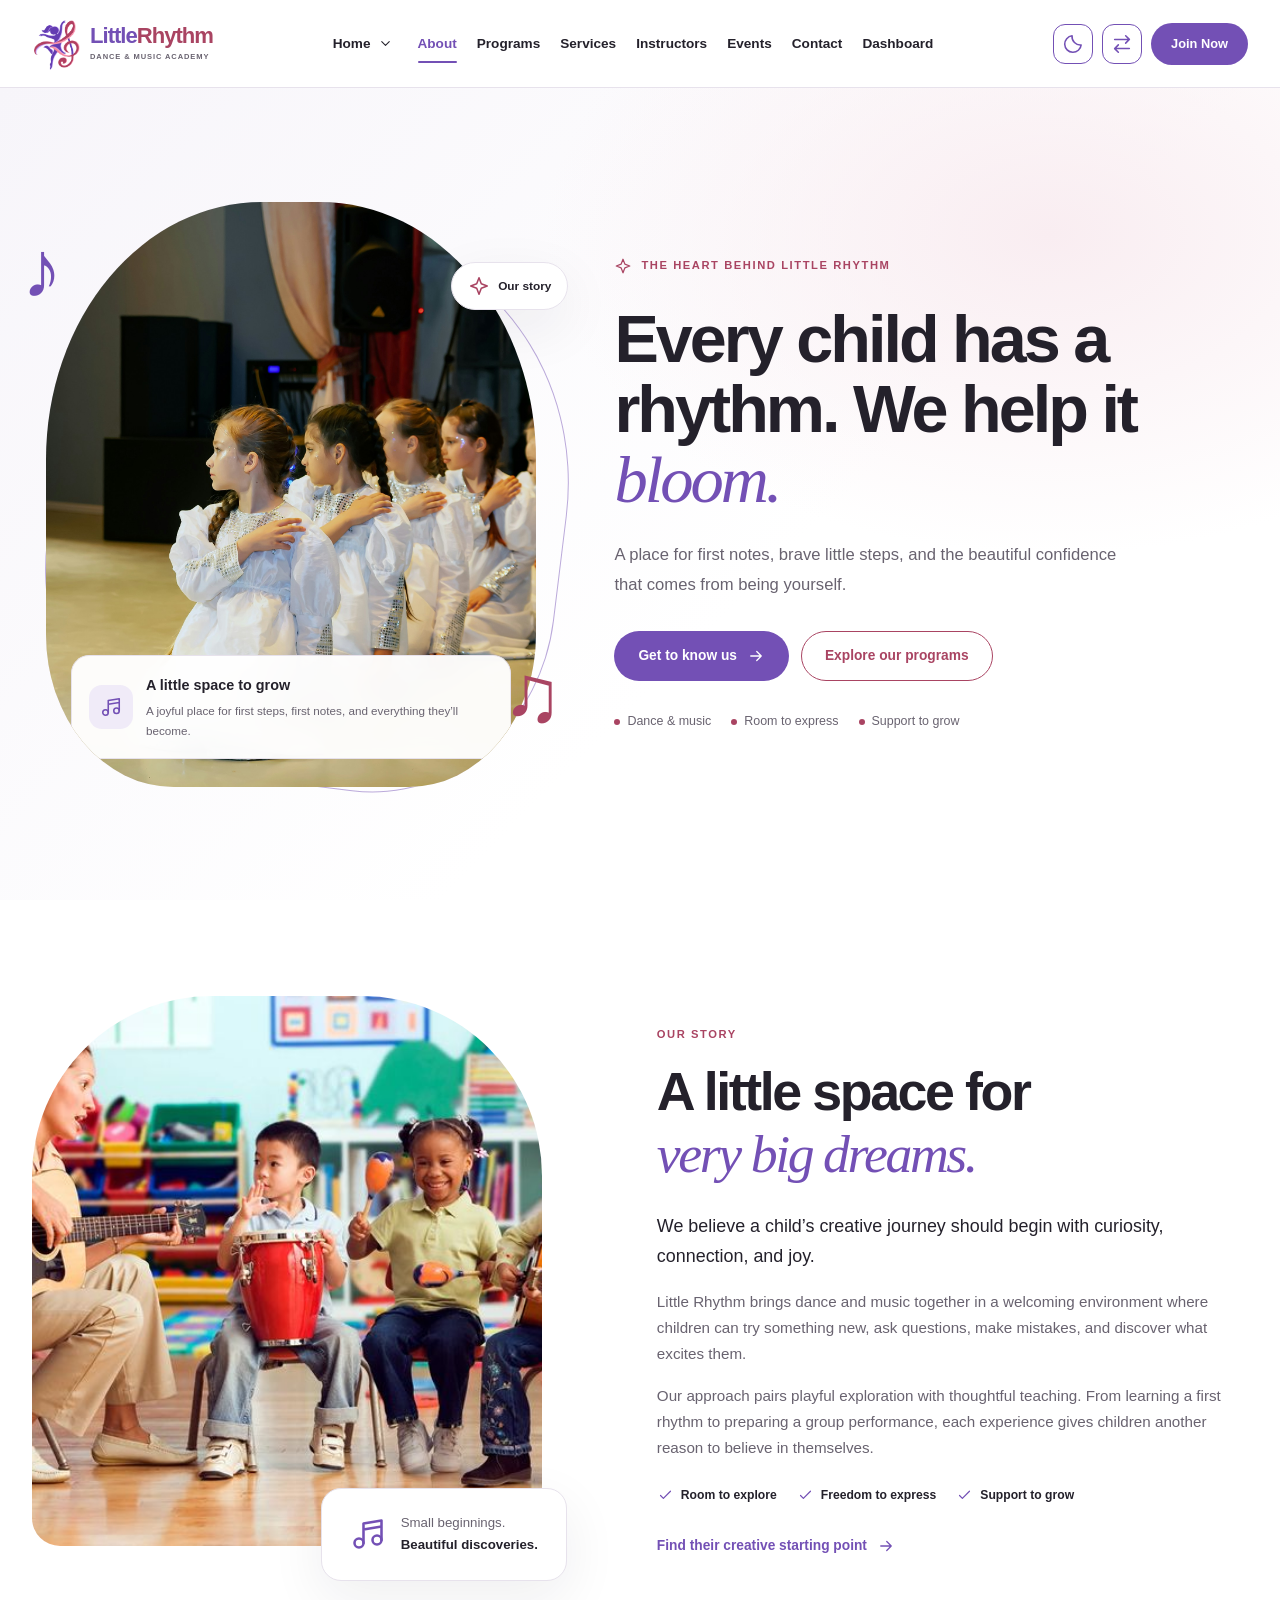
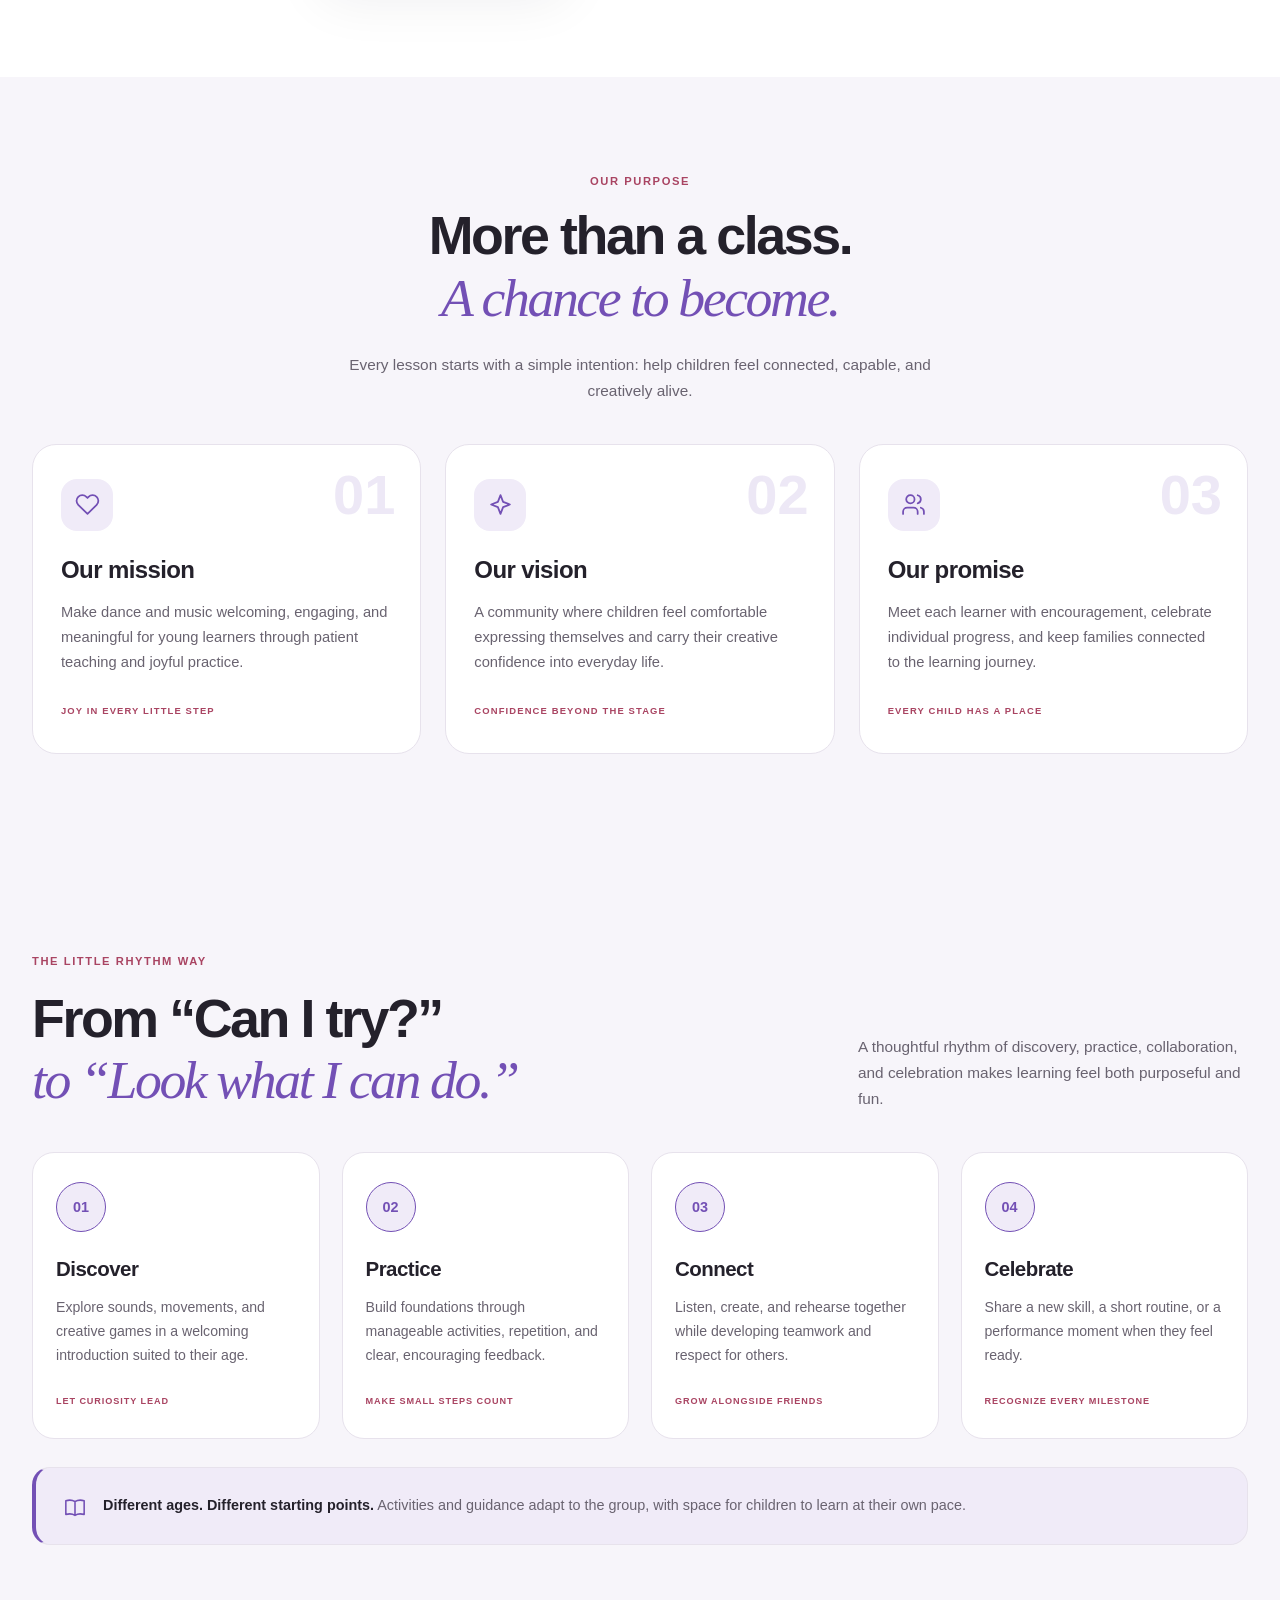
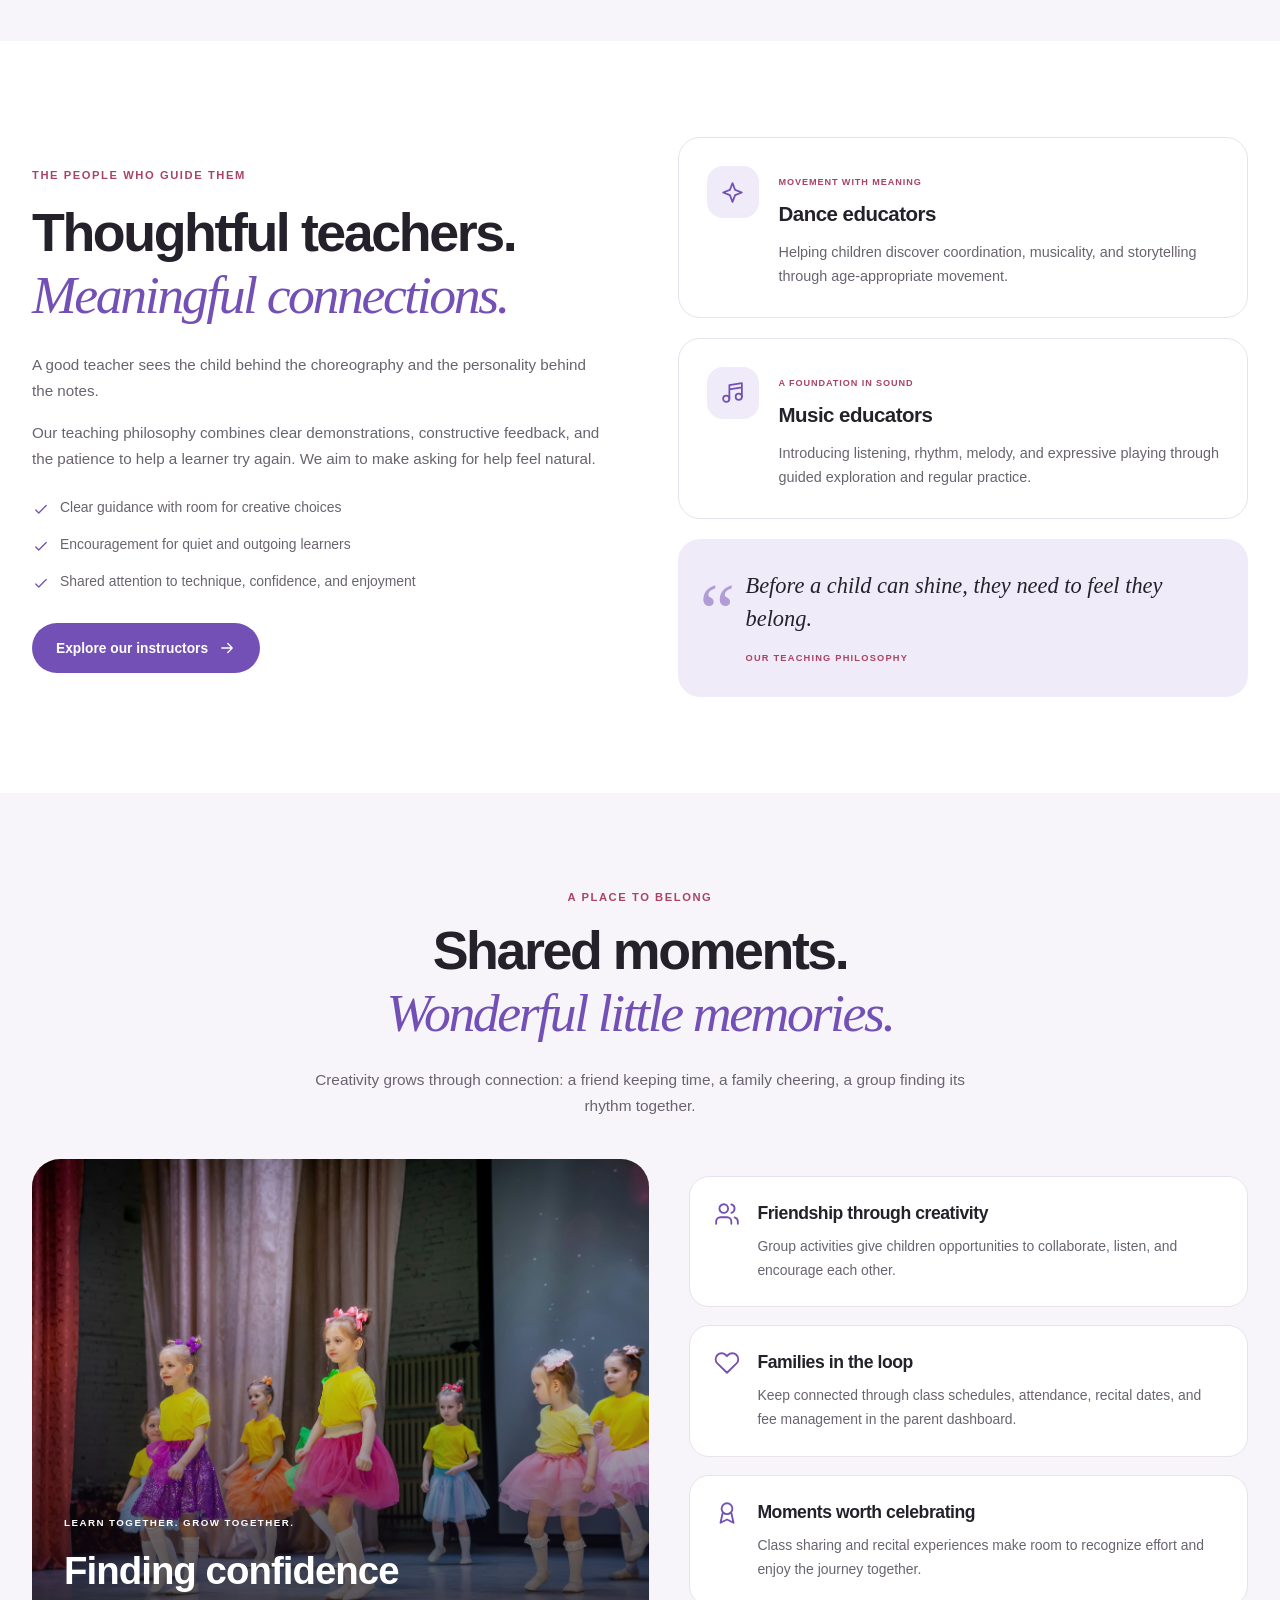
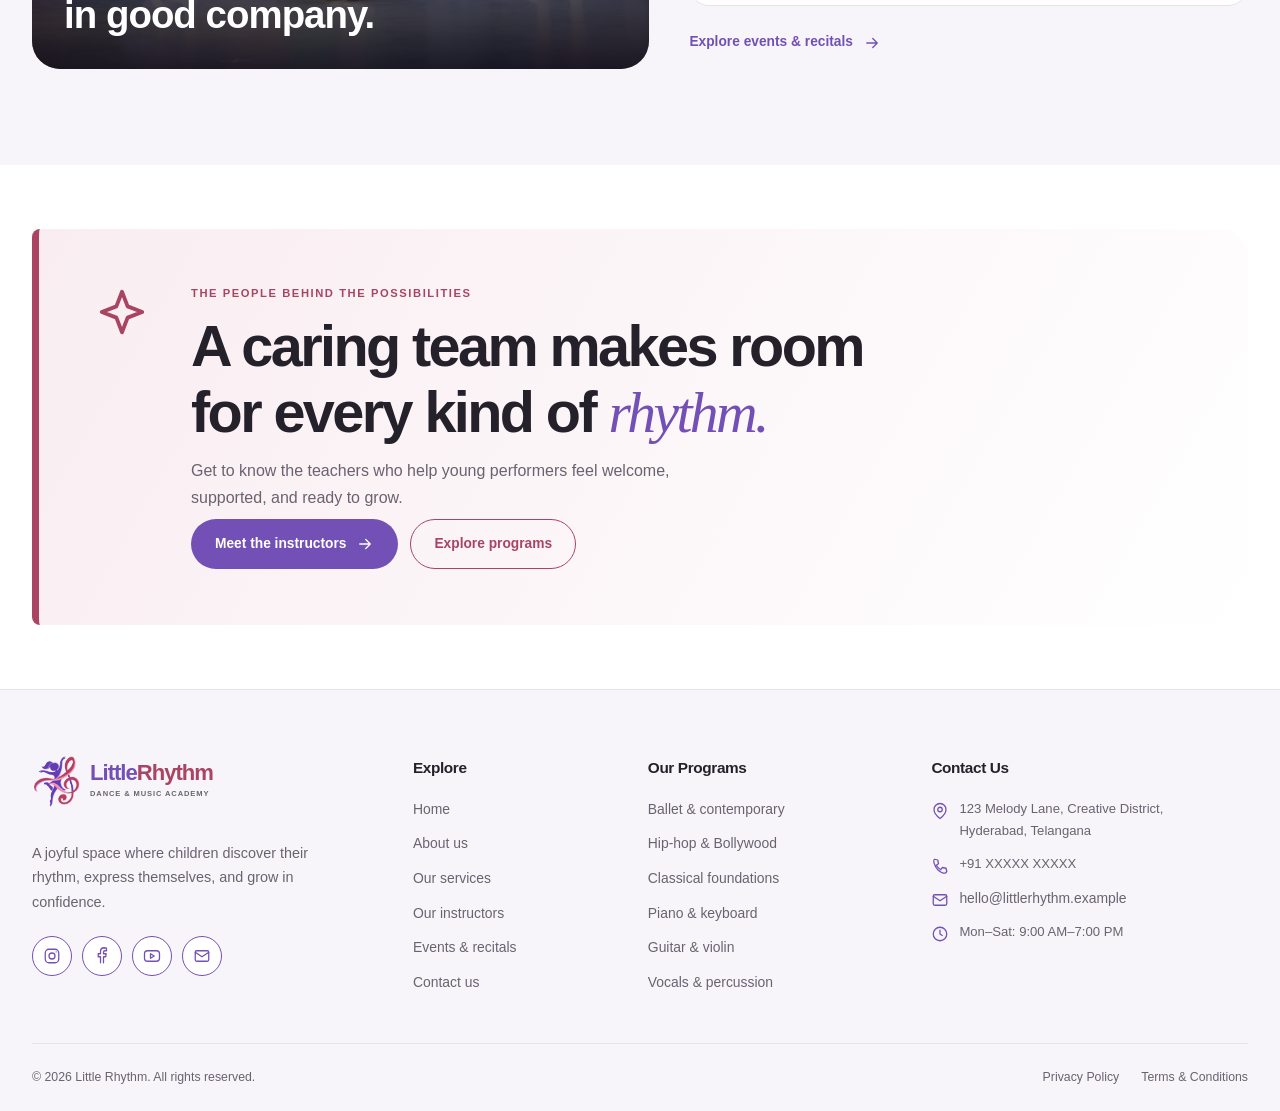
==== commit fb0b6749: "responsive changes" ====
--- a/about.html
+++ b/about.html
@@ -189,34 +189,19 @@
   </header>
 
   <main id="main">
-    <!-- 1. PREMIUM FULL-SCREEN HERO -->
-    <section class="about-hero" aria-labelledby="heroTitle">
-      <img
-        class="hero-backdrop"
-        src="https://images.unsplash.com/photo-1508700115892-45ecd05ae2ad?auto=format&fit=crop&w=2400&q=85"
-        alt=""
-        width="2400"
-        height="1600"
-        fetchpriority="high"
-        data-fallback
-      >
-
-      <div class="hero-overlay"></div>
-      <span class="hero-orbit orbit-one" aria-hidden="true"></span>
-      <span class="hero-orbit orbit-two" aria-hidden="true"></span>
-
-      <div class="container hero-stage">
-
-        <div class="hero-statement">
+    <!-- 1. ABOUT HERO -->
+    <section class="hero about-hero" aria-labelledby="heroTitle">
+      <div class="container hero-grid">
+        <div class="hero-content">
           <span class="eyebrow">
             <svg class="icon" aria-hidden="true"><use href="#sparkles"/></svg>
             THE HEART BEHIND LITTLE RHYTHM
           </span>
 
           <h1 id="heroTitle">
-            Every child has<br>
-            a rhythm.<br>
-            <em>We help it bloom.</em>
+            Every child has a<br>
+            rhythm. We help it<br>
+            <em>bloom.</em>
           </h1>
 
           <p>
@@ -224,14 +209,55 @@
             beautiful confidence that comes from being yourself.
           </p>
 
-          <a class="button button-primary hero-button" href="#our-story">
-            Get to know us
-            <svg class="icon directional" aria-hidden="true">
-              <use href="#arrow"/>
-            </svg>
-          </a>
-        </div>
-
+          <div class="button-row">
+            <a class="button button-primary" href="#our-story">
+              Get to know us
+              <svg class="icon directional" aria-hidden="true">
+                <use href="#arrow"/>
+              </svg>
+            </a>
+            <a class="button button-secondary" href="programs.html">
+              Explore our programs
+            </a>
+          </div>
+
+          <div class="hero-details">
+            <span><i></i> Dance & music</span>
+            <span><i></i> Room to express</span>
+            <span><i></i> Support to grow</span>
+          </div>
+        </div>
+
+        <div class="hero-art">
+          <div class="hero-image-wrap">
+            <img
+              class="hero-image"
+              src="./images/dance 3.jpg"
+              alt="Young dancers sharing a moment together in class"
+              fetchpriority="high"
+              width="1000"
+              height="1200"
+              data-fallback
+            >
+
+            <div class="image-caption">
+              <span class="caption-icon">
+                <svg class="icon" aria-hidden="true"><use href="#music"/></svg>
+              </span>
+              <div>
+                <strong>A little space to grow</strong>
+                <small>A joyful place for first steps, first notes, and everything they’ll become.</small>
+              </div>
+            </div>
+          </div>
+
+          <span class="floating-note note-one" aria-hidden="true">♪</span>
+          <span class="floating-note note-two" aria-hidden="true">♫</span>
+
+          <div class="floating-label">
+            <svg class="icon" aria-hidden="true"><use href="#sparkles"/></svg>
+            Our story
+          </div>
         </div>
       </div>
     </section>
@@ -256,7 +282,6 @@
             <span>Small beginnings.<br><strong>Beautiful discoveries.</strong></span>
           </div>
 
-          <span class="vertical-label" aria-hidden="true">THE LITTLE RHYTHM STORY</span>
         </div>
 
         <div class="story-copy reveal">
@@ -350,54 +375,7 @@
       </div>
     </section>
 
-    <!-- 4. OUR VALUES -->
-    <section class="section" aria-labelledby="valuesTitle">
-      <div class="container values-layout">
-        <div class="values-intro reveal">
-          <span class="eyebrow">WHAT WE BELIEVE</span>
-          <h2>Little values.<br><em>Lasting impact.</em></h2>
-          <p>
-            The atmosphere around a child matters as much as the skill
-            they are learning. These beliefs shape how we teach,
-            connect, and celebrate.
-          </p>
-          <div class="values-emblem" aria-hidden="true">
-            <svg class="icon"><use href="#heart"/></svg>
-            <span>GROW WITH JOY</span>
-          </div>
-        </div>
-
-        <div class="values-grid">
-          <article class="value-card reveal">
-            <span class="value-number">01</span>
-            <svg class="icon" aria-hidden="true"><use href="#sparkles"/></svg>
-            <h3>Curiosity first</h3>
-            <p>Questions, playful experiments, and new ideas belong in every class.</p>
-          </article>
-
-          <article class="value-card reveal">
-            <span class="value-number">02</span>
-            <svg class="icon" aria-hidden="true"><use href="#heart"/></svg>
-            <h3>Kindness always</h3>
-            <p>We model patience, respectful feedback, and care for one another.</p>
-          </article>
-
-          <article class="value-card reveal">
-            <span class="value-number">03</span>
-            <svg class="icon" aria-hidden="true"><use href="#music"/></svg>
-            <h3>Individual expression</h3>
-            <p>Different personalities and creative voices make our community richer.</p>
-          </article>
-
-          <article class="value-card reveal">
-            <span class="value-number">04</span>
-            <svg class="icon" aria-hidden="true"><use href="#award"/></svg>
-            <h3>Progress over perfection</h3>
-            <p>We notice the effort, small improvements, and courage behind each attempt.</p>
-          </article>
-        </div>
-      </div>
-    </section>
+    
 
     <!-- 5. OUR LEARNING APPROACH -->
     <section class="section section-alt" aria-labelledby="approachTitle">
@@ -612,33 +590,38 @@
       </div>
     </section>
 
-    <!-- 8. SAME FINAL CTA -->
+    <!-- ABOUT PAGE CTA -->
     <section class="section final-section" aria-labelledby="finalTitle">
       <div class="container">
-        <div class="final-cta reveal">
+        <div class="final-cta final-cta--about reveal">
           <svg class="icon final-icon" aria-hidden="true">
             <use href="#sparkles"/>
           </svg>
 
           <span class="eyebrow">
-            A NEW CHAPTER STARTS WITH A LITTLE CURIOSITY
+            THE PEOPLE BEHIND THE POSSIBILITIES
           </span>
 
           <h2 id="finalTitle">
-            Let’s find what makes<br>their eyes <em>light up.</em>
+            A caring team makes room<br>for every kind of <em>rhythm.</em>
           </h2>
 
           <p>
-            Explore a world of movement, melody, friendship,
-            and possibilities.
-          </p>
-
-          <a class="button button-primary" href="programs.html">
-            Discover their next adventure
-            <svg class="icon directional" aria-hidden="true">
-              <use href="#arrow"/>
-            </svg>
-          </a>
+            Get to know the teachers who help young performers
+            feel welcome, supported, and ready to grow.
+          </p>
+
+          <div class="final-cta-actions">
+            <a class="button button-primary" href="instructors.html">
+              Meet the instructors
+              <svg class="icon directional" aria-hidden="true">
+                <use href="#arrow"/>
+              </svg>
+            </a>
+            <a class="button button-secondary" href="programs.html">
+              Explore programs
+            </a>
+          </div>
         </div>
       </div>
     </section>
--- a/about.css
+++ b/about.css
@@ -497,172 +497,296 @@
   display: none;
 }
 
-/* 1. FULL-SCREEN EDITORIAL HERO */
+/* 1. HERO */
 
 .about-hero {
-  position: relative;
-  isolation: isolate;
-  min-height: calc(100vh - var(--header-height));
-  min-height: calc(100svh - var(--header-height));
-  display: flex;
+  display: flex;
+  align-items: center;
   overflow: hidden;
-  background: #191321;
-  color: #ffffff;
-}
-
-.hero-backdrop,
-.hero-overlay {
-  position: absolute;
-  inset: 0;
-  width: 100%;
-  height: 100%;
-}
-
-.hero-backdrop {
-  z-index: -3;
-  object-fit: cover;
-  object-position: center 42%;
-}
-
-.hero-overlay {
-  z-index: -2;
   background:
-    linear-gradient(90deg, rgb(18 13 25 / 92%), rgb(18 13 25 / 68%) 55%, rgb(18 13 25 / 35%)),
-    linear-gradient(0deg, rgb(18 13 25 / 65%), transparent 40%);
-}
-
-.hero-stage {
-  display: flex;
-  flex-direction: column;
-  justify-content: space-between;
-  gap: 36px;
-  padding-block: 30px;
-}
-
-.hero-topline,
-.hero-bottomline {
-  display: flex;
-  align-items: center;
-  justify-content: space-between;
-  gap: 24px;
-}
-
-.breadcrumbs {
+    radial-gradient(ellipse at 82% 18%, var(--soft-secondary), transparent 34%),
+    linear-gradient(135deg, var(--bg-alt), var(--bg) 60%);
+  padding-block: 54px;
+}
+
+@media (min-width: 728px) {
+  .about-hero {
+    min-height: calc(100vh - var(--header-height));
+    min-height: calc(100svh - var(--header-height));
+  }
+}
+
+.about-hero .hero-grid {
+  display: grid;
+  grid-template-columns: .9fr 1.1fr;
+  grid-template-areas: "art content";
+  align-items: center;
+  gap: 64px;
+}
+
+.about-hero .hero-content {
+  grid-area: content;
+  max-width: 700px;
+  animation: hero-arrive .8s cubic-bezier(.2, .75, .25, 1) both;
+}
+
+.about-hero h1 {
+  margin-block: 22px 25px;
+  font-size: clamp(3.3rem, 5.2vw, 5.15rem);
+  font-weight: 750;
+  line-height: 1.05;
+}
+
+.about-hero .hero-content > p {
+  max-width: 530px;
+  font-size: 1.04rem;
+  line-height: 1.85;
+}
+
+.about-hero .button-row {
   display: flex;
   flex-wrap: wrap;
   gap: 12px;
-  color: rgb(255 255 255 / 80%);
+  margin-block-start: 30px;
+}
+
+.about-hero .button-secondary {
+  border-color: var(--secondary);
+  color: var(--secondary);
+  background: transparent;
+}
+
+.about-hero .button-secondary:hover {
+  border-color: var(--secondary);
+  color: var(--bg);
+  background: var(--secondary);
+}
+
+.about-hero .hero-details {
+  display: flex;
+  flex-wrap: wrap;
+  gap: 20px;
+  margin-block-start: 30px;
+  color: var(--muted);
   font-size: .78rem;
 }
 
-.breadcrumbs a:hover {
-  color: #ffffff;
-}
-
-.hero-edition {
-  font-size: .63rem;
-  letter-spacing: .19em;
-  color: rgb(255 255 255 / 75%);
-}
-
-.hero-statement {
-  max-width: 900px;
-  padding-block: 28px;
-  animation: hero-arrive .9s ease both;
-}
-
-.hero-statement > .eyebrow {
-  color: #efbdd0;
-}
-
-.hero-statement h1 {
-  margin-block: 23px 27px;
-  font-size: clamp(3.5rem, 6.6vw, 6.6rem);
-  font-weight: 750;
-  line-height: 1.02;
-  letter-spacing: -.055em;
-}
-
-.hero-statement h1 em {
-  color: #d7c5f2;
-}
-
-.hero-statement > p {
-  max-width: 510px;
-  color: rgb(255 255 255 / 83%);
-  font-size: 1.05rem;
-}
-
-.hero-button {
-  margin-block-start: 30px;
-}
-
-.hero-orbit {
+.about-hero .hero-details > span {
+  display: inline-flex;
+  align-items: center;
+  gap: 7px;
+}
+
+.about-hero .hero-details i {
+  width: 6px;
+  height: 6px;
+  border-radius: 50%;
+  background: var(--secondary);
+}
+
+.about-hero .hero-art {
+  grid-area: art;
+  position: relative;
+  min-width: 0;
+  padding: 22px 14px;
+  animation: hero-visual-arrive .95s cubic-bezier(.2, .75, .25, 1) both;
+}
+
+.about-hero .hero-art::before {
   position: absolute;
-  z-index: -1;
-  width: 480px;
-  height: 480px;
-  border: 1px solid rgb(255 255 255 / 16%);
-  border-radius: 50%;
-  pointer-events: none;
-}
-
-.orbit-one {
-  inset-inline-end: -150px;
-  inset-block-start: -150px;
-}
-
-.orbit-two {
-  width: 580px;
-  height: 580px;
-  inset-inline-end: -200px;
-  inset-block-start: -200px;
-}
-
-.scroll-link {
-  display: inline-flex;
-  align-items: center;
-  gap: 12px;
-  color: rgb(255 255 255 / 83%);
-  font-size: .72rem;
-}
-
-.scroll-track {
-  display: flex;
-  justify-content: center;
-  width: 23px;
-  height: 36px;
-  padding-block-start: 7px;
-  border: 1px solid rgb(255 255 255 / 55%);
-  border-radius: 20px;
-}
-
-.scroll-track i {
-  width: 3px;
-  height: 7px;
-  border-radius: 8px;
-  background: #ffffff;
-  animation: scroll-hint 1.8s ease infinite;
-}
-
-.hero-signature {
-  display: flex;
-  align-items: center;
-  gap: 14px;
-  font-size: .75rem;
-  line-height: 1.6;
-  color: rgb(255 255 255 / 78%);
-}
-
-.hero-signature > .icon {
-  width: 38px;
-  height: 38px;
-  color: #efbdd0;
-}
-
-.hero-signature strong {
-  color: #ffffff;
-  font-weight: 600;
+  inset: 8% -3% 4% 4%;
+  border: 1px solid var(--primary);
+  border-radius: 44% 46% 35% 38%;
+  content: "";
+  opacity: .48;
+  transform: rotate(7deg);
+}
+
+.about-hero .hero-image-wrap {
+  position: relative;
+  overflow: hidden;
+  border-radius: 44% 44% 26% 26%;
+  background: var(--soft-primary);
+}
+
+.about-hero .hero-image {
+  width: 100%;
+  height: min(65vh, 620px);
+  min-height: 420px;
+  object-fit: cover;
+  object-position: 56% center;
+  animation: hero-image-drift 22s ease-in-out 1s infinite alternate;
+}
+
+.about-hero .image-caption {
+  position: absolute;
+  inset-inline: 25px;
+  inset-block-end: 28px;
+  display: flex;
+  align-items: center;
+  gap: 13px;
+  padding: 17px;
+  border: 1px solid var(--border);
+  border-radius: 18px;
+  background: var(--header-bg);
+  backdrop-filter: blur(14px);
+}
+
+.about-hero .caption-icon {
+  width: 44px;
+  height: 44px;
+  display: grid;
+  place-items: center;
+  flex-shrink: 0;
+  border-radius: 13px;
+  background: var(--soft-primary);
+  color: var(--primary);
+}
+
+.about-hero .image-caption strong,
+.about-hero .image-caption small {
+  display: block;
+}
+
+.about-hero .image-caption strong {
+  font-size: .9rem;
+}
+
+.about-hero .image-caption small {
+  margin-block-start: 4px;
+  color: var(--muted);
+  font-size: .73rem;
+}
+
+.about-hero .floating-note {
+  position: absolute;
+  z-index: 2;
+  color: var(--primary);
+  font-size: 5rem;
+  font-family: Georgia, serif;
+  line-height: 1;
+  animation: floatNote 5s ease-in-out infinite;
+}
+
+.about-hero .note-one {
+  inset-block-start: 8%;
+  inset-inline-start: -10px;
+}
+
+.about-hero .note-two {
+  inset-block-end: 12%;
+  inset-inline-end: -12px;
+  color: var(--secondary);
+  animation-delay: -2s;
+}
+
+.about-hero .floating-label {
+  position: absolute;
+  inset-block-start: 13%;
+  inset-inline-end: -18px;
+  z-index: 2;
+  display: flex;
+  align-items: center;
+  gap: 8px;
+  padding: 12px 16px;
+  border: 1px solid var(--border);
+  border-radius: 999px;
+  background: var(--surface);
+  box-shadow: var(--shadow);
+  font-size: .74rem;
+  font-weight: 700;
+  animation: floatNote 6s ease-in-out infinite;
+}
+
+.about-hero .floating-label .icon {
+  color: var(--secondary);
+}
+
+@media (max-width: 850px) {
+  .about-hero {
+    padding-block: 48px 60px;
+  }
+
+  .about-hero .hero-grid {
+    grid-template-columns: 1fr;
+    grid-template-areas:
+      "art"
+      "content";
+    gap: 30px;
+  }
+
+  .about-hero .hero-content {
+    max-width: 650px;
+    margin-inline: auto;
+    text-align: center;
+  }
+
+  .about-hero h1 {
+    font-size: clamp(3.2rem, 8vw, 4.8rem);
+  }
+
+  .about-hero .hero-content > p {
+    margin-inline: auto;
+  }
+
+  .about-hero .button-row,
+  .about-hero .hero-details {
+    justify-content: center;
+  }
+
+  .about-hero .hero-art {
+    width: min(480px, 90%);
+    margin-inline: auto;
+  }
+
+  .about-hero .hero-image {
+    min-height: 0;
+    height: 430px;
+  }
+
+  .about-hero .floating-label {
+    inset-inline-end: -5px;
+    padding: 10px 12px;
+    font-size: .67rem;
+  }
+}
+
+@media (max-width: 560px) {
+  .about-hero {
+    padding-block: 38px 48px;
+  }
+
+  .about-hero .hero-grid {
+    gap: 24px;
+  }
+
+  .about-hero h1 {
+    font-size: clamp(2.7rem, 11vw, 3.5rem);
+  }
+
+  .about-hero .hero-content > p {
+    font-size: .92rem;
+    line-height: 1.65;
+  }
+
+  .about-hero .hero-art {
+    width: min(420px, 94%);
+  }
+
+  .about-hero .hero-image {
+    height: 340px;
+  }
+
+  .about-hero .image-caption {
+    inset-inline: 12px;
+    inset-block-end: 12px;
+    gap: 9px;
+    padding: 12px;
+  }
+
+  .about-hero .image-caption small {
+    font-size: .64rem;
+  }
 }
 
 /* 2. STORY */
@@ -1186,6 +1310,70 @@
   margin-block-start: 28px;
 }
 
+.final-cta .final-cta-actions .button {
+  margin-block-start: 0;
+}
+
+.final-cta .final-cta-actions .button-secondary {
+  border-color: var(--secondary);
+  color: var(--secondary);
+}
+
+.final-cta .final-cta-actions .button-secondary:hover {
+  border-color: var(--secondary);
+  background: var(--secondary);
+  color: var(--bg);
+}
+
+.final-cta--about {
+  display: grid;
+  grid-template-columns: 68px minmax(0, 1fr);
+  gap: 0 28px;
+  padding: clamp(28px, 5vw, 56px);
+  border: 0;
+  border-inline-start: 7px solid var(--secondary);
+  border-radius: 8px 28px 28px 8px;
+  background: linear-gradient(120deg, var(--soft-secondary), var(--surface));
+  text-align: start;
+}
+
+.final-cta--about .final-icon {
+  grid-column: 1;
+  grid-row: 1 / span 4;
+  width: 54px;
+  height: 54px;
+  margin: 0;
+  color: var(--secondary);
+}
+
+.final-cta--about h2 {
+  margin-block: 10px;
+}
+
+.final-cta--about p {
+  margin-inline: 0;
+}
+
+.final-cta--about .final-cta-actions {
+  display: flex;
+  flex-wrap: wrap;
+  gap: 12px;
+  justify-self: start;
+  margin-block-start: 8px;
+}
+
+@media (max-width: 600px) {
+  .final-cta--about {
+    grid-template-columns: 1fr;
+    gap: 12px;
+  }
+
+  .final-cta--about .final-icon {
+    grid-column: 1;
+    grid-row: auto;
+  }
+}
+
 /* FOOTER — SAME AS HOME */
 
 .site-footer {
@@ -1307,7 +1495,7 @@
 @keyframes hero-arrive {
   from {
     opacity: 0;
-    transform: translateY(22px);
+    transform: translateY(20px);
   }
   to {
     opacity: 1;
@@ -1315,14 +1503,23 @@
   }
 }
 
-@keyframes scroll-hint {
-  0%, 100% {
-    transform: translateY(0);
-    opacity: .5;
-  }
-  50% {
-    transform: translateY(9px);
+@keyframes hero-visual-arrive {
+  from {
+    opacity: 0;
+    transform: translateX(-28px) scale(.985);
+  }
+  to {
     opacity: 1;
+    transform: translateX(0) scale(1);
+  }
+}
+
+@keyframes hero-image-drift {
+  from {
+    transform: scale(1.035);
+  }
+  to {
+    transform: scale(1.085) translate3d(-.6%, -.4%, 0);
   }
 }
 
@@ -1342,12 +1539,6 @@
 [dir="rtl"] h1,
 [dir="rtl"] h2 {
   letter-spacing: -.025em;
-}
-
-[dir="rtl"] .hero-overlay {
-  background:
-    linear-gradient(270deg, rgb(18 13 25 / 92%), rgb(18 13 25 / 68%) 55%, rgb(18 13 25 / 35%)),
-    linear-gradient(0deg, rgb(18 13 25 / 65%), transparent 40%);
 }
 
 [dir="rtl"] .teaching-note {
@@ -1514,14 +1705,6 @@
     padding-block: 72px;
   }
 
-  .hero-statement h1 {
-    font-size: clamp(3.5rem, 8.5vw, 5.8rem);
-  }
-
-  .hero-edition {
-    display: none;
-  }
-
   .story-grid,
   .values-layout,
   .educators-layout,
@@ -1623,42 +1806,6 @@
     height: 18px;
   }
 
-  .hero-stage {
-    padding-block: 23px;
-    gap: 28px;
-  }
-
-  .hero-statement {
-    padding-block: 20px;
-  }
-
-  .hero-statement h1 {
-    margin-block: 21px 25px;
-    font-size: clamp(2.8rem, 10.8vw, 3.8rem);
-  }
-
-  .hero-statement > p {
-    font-size: .93rem;
-  }
-
-  .hero-statement > .eyebrow {
-    max-width: 290px;
-    font-size: .59rem;
-    letter-spacing: .1em;
-  }
-
-  .hero-signature {
-    display: none;
-  }
-
-  .hero-button {
-    margin-block-start: 25px;
-  }
-
-  .hero-backdrop {
-    object-position: 60% center;
-  }
-
   .section {
     padding-block: 58px;
   }
@@ -1815,9 +1962,6 @@
     justify-content: center;
   }
 
-  .hero-statement h1 {
-    font-size: 2.6rem;
-  }
 }
 
 /* REDUCED MOTION */
